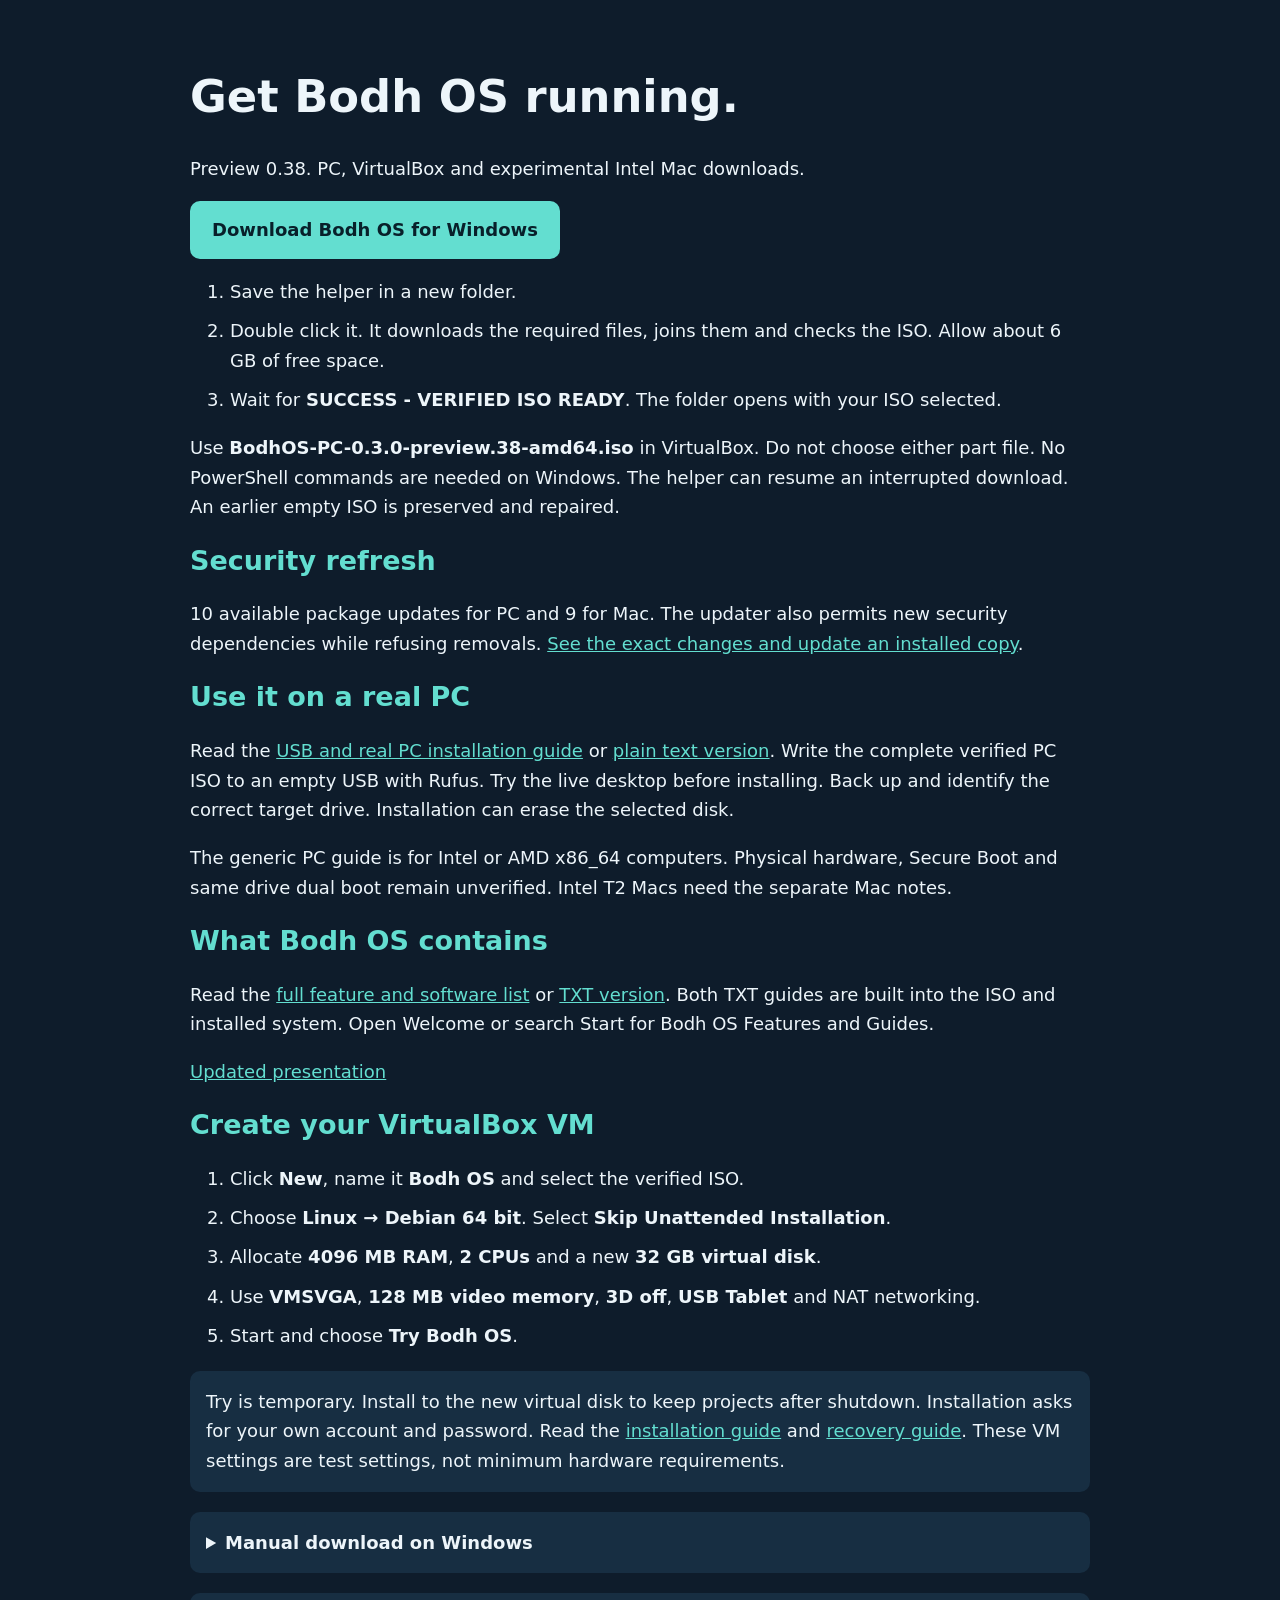
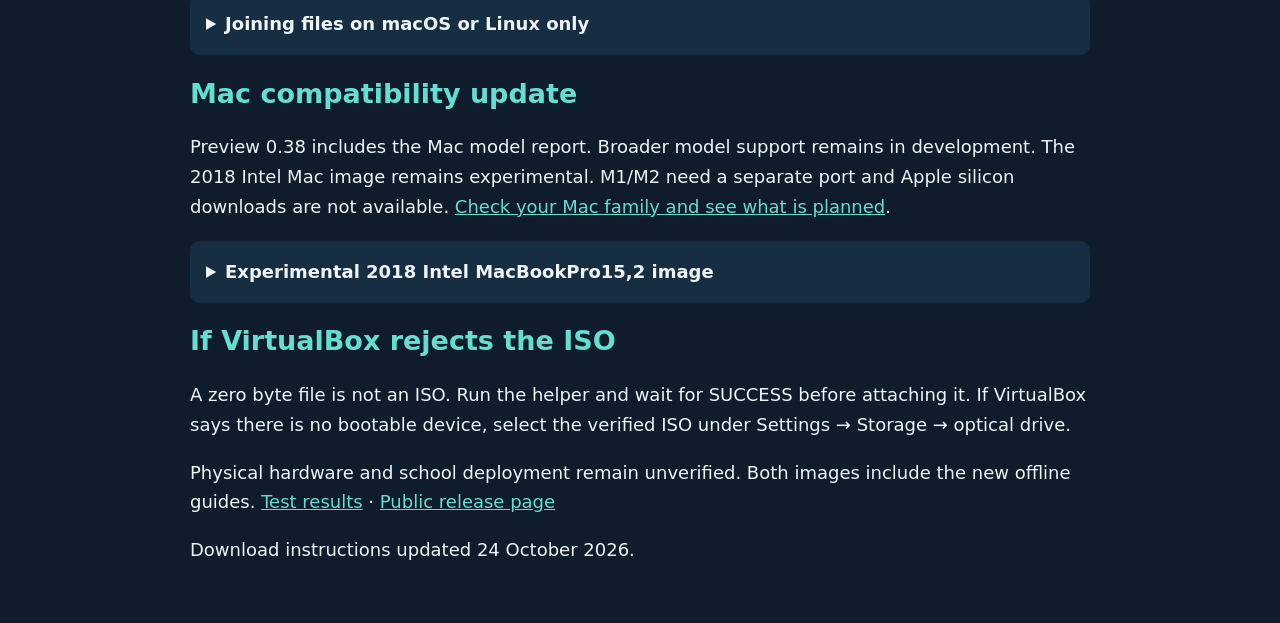
==== index.html @ c00741b3 "Publish verified Preview 0.38 security refresh downloads and guides" ====
<!doctype html><html lang="en"><meta charset="utf-8"><meta name="viewport" content="width=device-width,initial-scale=1"><title>Download and run Bodh OS</title><style>body{font:18px/1.65 system-ui,sans-serif;background:#0e1c2b;color:#edf5fa;max-width:900px;margin:auto;padding:40px 24px}h1,h2{line-height:1.2}h1{font-size:2.8rem}h2,a{color:#63ded0}.button{display:inline-block;background:#63ded0;color:#08202a;padding:14px 22px;border-radius:10px;font-weight:700;text-decoration:none}li{margin:.6rem 0}aside,details,pre{background:#172e42;border-radius:10px;padding:16px;margin:20px 0}summary{cursor:pointer;font-weight:700}pre{white-space:pre-wrap;overflow-wrap:anywhere;font-size:13px}code{overflow-wrap:anywhere}</style>
<h1>Get Bodh OS running.</h1><p>Preview 0.38. PC, VirtualBox and experimental Intel Mac downloads.</p>
<p><a class="button" href="https://github.com/AdityaJha2012/BodhOS-Downloads/releases/download/v0.3.0-preview.38/Download-BodhOS-PC.cmd">Download Bodh OS for Windows</a></p>
<ol><li>Save the helper in a new folder.</li><li>Double click it. It downloads the required files, joins them and checks the ISO. Allow about 6 GB of free space.</li><li>Wait for <strong>SUCCESS - VERIFIED ISO READY</strong>. The folder opens with your ISO selected.</li></ol>
<p>Use <strong>BodhOS-PC-0.3.0-preview.38-amd64.iso</strong> in VirtualBox. Do not choose either part file. No PowerShell commands are needed on Windows. The helper can resume an interrupted download. An earlier empty ISO is preserved and repaired.</p>
<h2>Security refresh</h2><p>10 available package updates for PC and 9 for Mac. The updater also permits new security dependencies while refusing removals. <a href="security-updates.html">See the exact changes and update an installed copy</a>.</p><h2>Use it on a real PC</h2><p>Read the <a href="install-on-pc.html">USB and real PC installation guide</a> or <a href="BodhOS-Install-on-PC.txt">plain text version</a>. Write the complete verified PC ISO to an empty USB with Rufus. Try the live desktop before installing. Back up and identify the correct target drive. Installation can erase the selected disk.</p><p>The generic PC guide is for Intel or AMD x86_64 computers. Physical hardware, Secure Boot and same drive dual boot remain unverified. Intel T2 Macs need the separate Mac notes.</p><h2>What Bodh OS contains</h2><p>Read the <a href="features.html">full feature and software list</a> or <a href="BodhOS-Features.txt">TXT version</a>. Both TXT guides are built into the ISO and installed system. Open Welcome or search Start for Bodh OS Features and Guides.</p><p><a href="https://github.com/AdityaJha2012/BodhOS-Downloads/releases/download/v0.3.0-preview.38/BodhOS-0.3.0-preview.38.pptx">Updated presentation</a></p><h2>Create your VirtualBox VM</h2><ol><li>Click <strong>New</strong>, name it <strong>Bodh OS</strong> and select the verified ISO.</li><li>Choose <strong>Linux → Debian 64 bit</strong>. Select <strong>Skip Unattended Installation</strong>.</li><li>Allocate <strong>4096 MB RAM</strong>, <strong>2 CPUs</strong> and a new <strong>32 GB virtual disk</strong>.</li><li>Use <strong>VMSVGA</strong>, <strong>128 MB video memory</strong>, <strong>3D off</strong>, <strong>USB Tablet</strong> and NAT networking.</li><li>Start and choose <strong>Try Bodh OS</strong>.</li></ol>
<aside>Try is temporary. Install to the new virtual disk to keep projects after shutdown. Installation asks for your own account and password. Read the <a href="installation.html">installation guide</a> and <a href="recovery.html">recovery guide</a>. These VM settings are test settings, not minimum hardware requirements.</aside>
<details><summary>Manual download on Windows</summary><p>Get <a href="https://github.com/AdityaJha2012/BodhOS-Downloads/releases/download/v0.3.0-preview.38/BodhOS-PC-0.3.0-preview.38-amd64.iso.part01">PC part 1</a>, <a href="https://github.com/AdityaJha2012/BodhOS-Downloads/releases/download/v0.3.0-preview.38/BodhOS-PC-0.3.0-preview.38-amd64.iso.part02">PC part 2</a> and <a href="https://github.com/AdityaJha2012/BodhOS-Downloads/releases/download/v0.3.0-preview.38/BodhOS-0.3.0-preview.38-Guides.zip">Guides ZIP</a>. Extract the ZIP. Move both parts into the folder containing <strong>Join PC ISO.cmd</strong>. Open that helper and wait for SUCCESS. It verifies everything automatically.</p><p>The GitHub Source code ZIP and tar.gz are not OS images. Ignore those for installation. SHA256SUMS is for manual verification.</p></details>
<details><summary>Joining files on macOS or Linux only</summary><p>These commands are not Windows PowerShell commands. Get both matching PC parts in a new folder, then run:</p><pre>cat BodhOS-PC-0.3.0-preview.38-amd64.iso.part01 BodhOS-PC-0.3.0-preview.38-amd64.iso.part02 &gt; BodhOS-PC-0.3.0-preview.38-amd64.iso
shasum -a 256 BodhOS-PC-0.3.0-preview.38-amd64.iso</pre><p>Expected SHA256: <code>43ab0eb7326c9833aa0ec5e5ec595dfef63340ded1b59af33cf30e2bb148f5b7</code>. On Linux, sha256sum can replace shasum -a 256. Do not use an image that fails verification.</p></details>
<h2>Mac compatibility update</h2><p>Preview 0.38 includes the Mac model report. Broader model support remains in development. The 2018 Intel Mac image remains experimental. M1/M2 need a separate port and Apple silicon downloads are not available. <a href="mac-support.html">Check your Mac family and see what is planned</a>.</p>
<details id="experimental-mac"><summary>Experimental 2018 Intel MacBookPro15,2 image</summary><p>Not macOS. Not Apple silicon. Physical Mac hardware and dual boot are unverified. Read <a href="Mac-hardware-notes.txt">the Mac hardware notes</a> before testing.</p><p><a href="https://github.com/AdityaJha2012/BodhOS-Downloads/releases/download/v0.3.0-preview.38/BodhOS-MacBookPro15-2-0.3.0-preview.38-experimental-amd64.iso.part01">Mac part 1</a> · <a href="https://github.com/AdityaJha2012/BodhOS-Downloads/releases/download/v0.3.0-preview.38/BodhOS-MacBookPro15-2-0.3.0-preview.38-experimental-amd64.iso.part02">Mac part 2</a> · <a href="https://github.com/AdityaJha2012/BodhOS-Downloads/releases/download/v0.3.0-preview.38/BodhOS-0.3.0-preview.38-Guides.zip">Guides ZIP</a>. On Windows, keep the Mac parts beside Join Mac ISO.cmd and open that helper. On macOS or Linux, join and verify in Terminal:</p><pre>cat BodhOS-MacBookPro15-2-0.3.0-preview.38-experimental-amd64.iso.part01 BodhOS-MacBookPro15-2-0.3.0-preview.38-experimental-amd64.iso.part02 &gt; BodhOS-MacBookPro15-2-0.3.0-preview.38-experimental-amd64.iso
shasum -a 256 BodhOS-MacBookPro15-2-0.3.0-preview.38-experimental-amd64.iso</pre><p>Expected SHA256: <code>094b84e45e729798a4a186c4816eb6e854d94fce7d04bd14e720a8231b6fae16</code>. T2 packages are pinned and need reviewed updates. Owner supplied WiFi and Bluetooth firmware may be required. The stock installer may need external input devices.</p></details>
<h2>If VirtualBox rejects the ISO</h2><p>A zero byte file is not an ISO. Run the helper and wait for SUCCESS before attaching it. If VirtualBox says there is no bootable device, select the verified ISO under Settings → Storage → optical drive.</p>
<p>Physical hardware and school deployment remain unverified. Both images include the new offline guides. <a href="https://github.com/AdityaJha2012/BodhOS-Downloads/tree/main/validation/preview38">Test results</a> · <a href="https://github.com/AdityaJha2012/BodhOS-Downloads/releases/tag/v0.3.0-preview.38">Public release page</a></p><p>Download instructions updated 24 October 2026.</p></html>
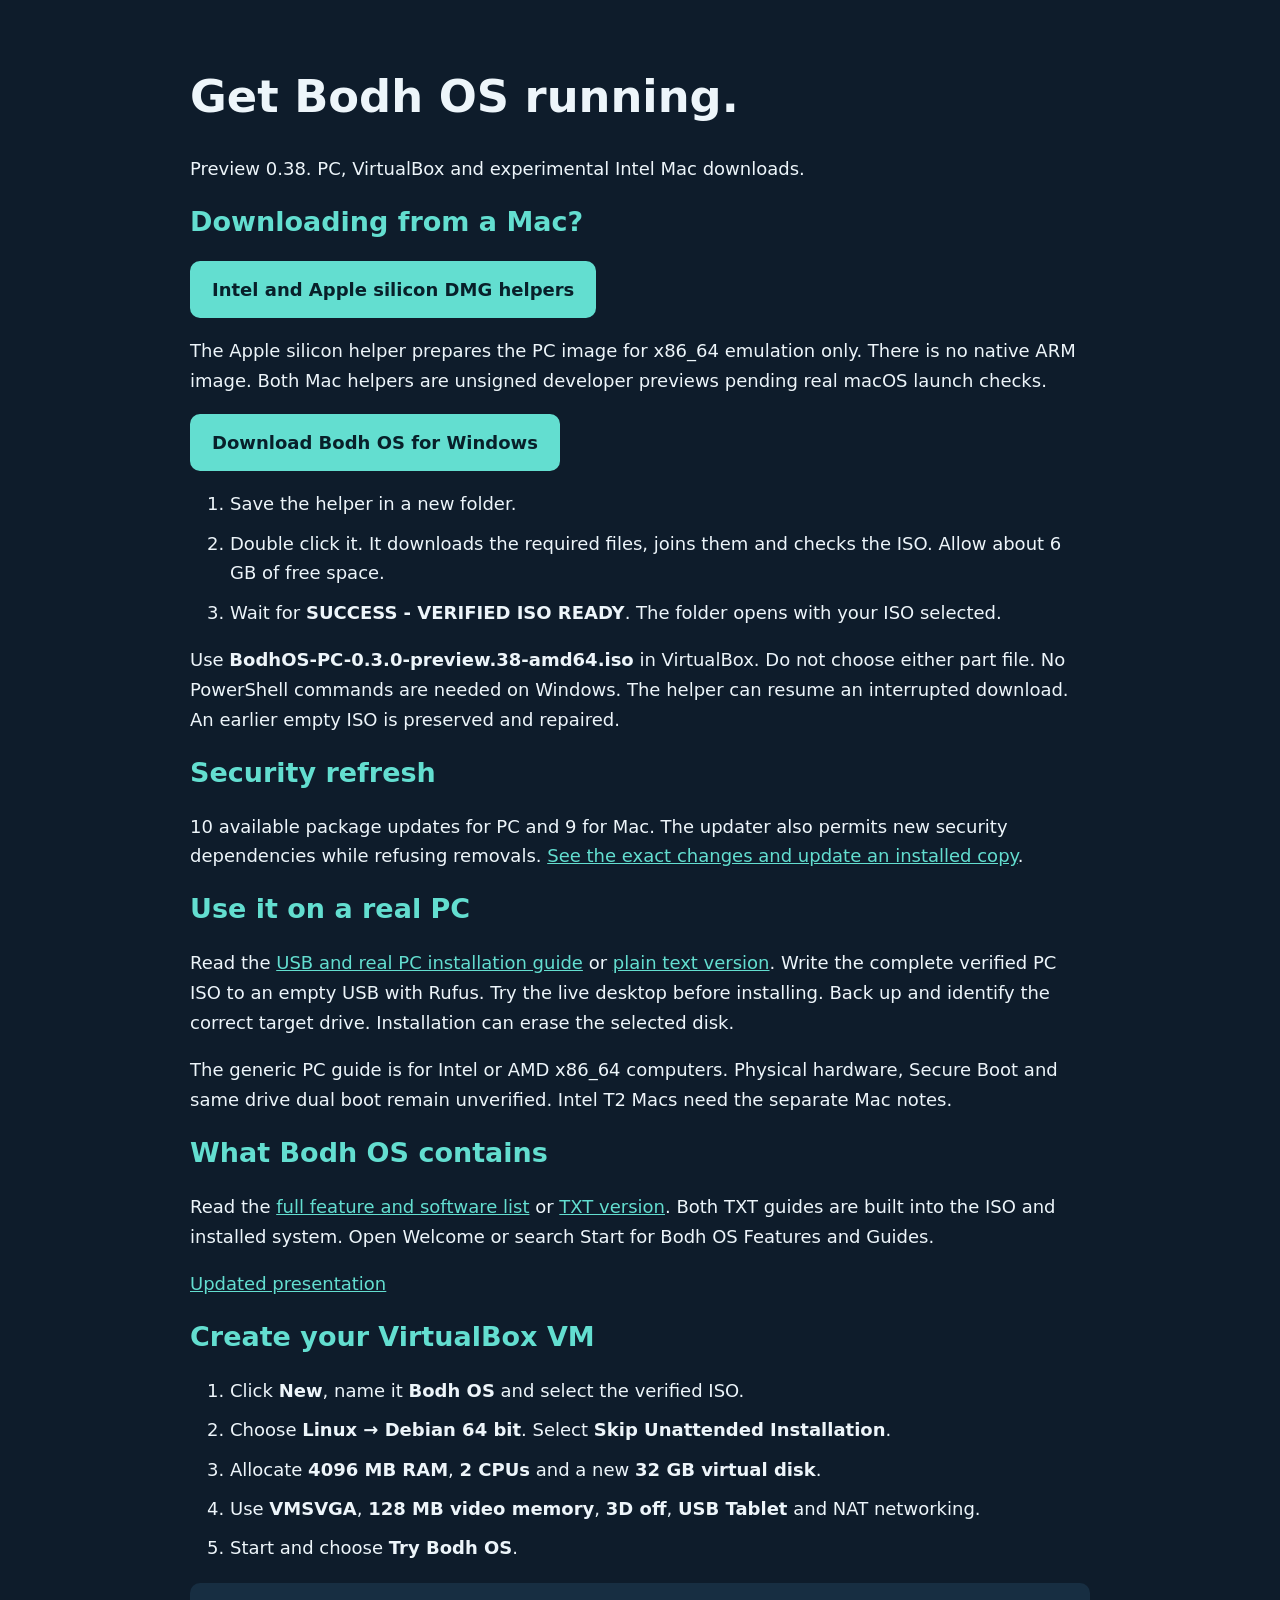
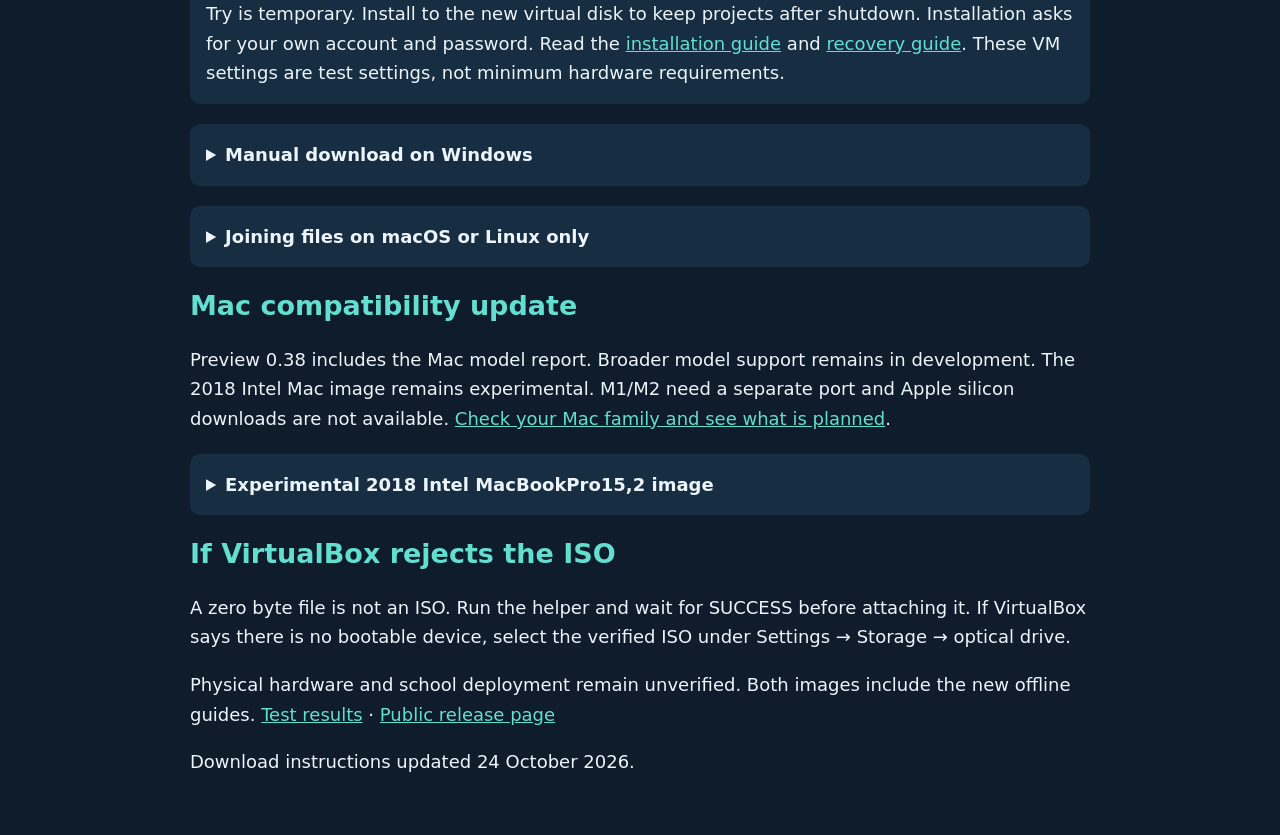
==== commit bdcfea17: "Add Intel and Apple silicon macOS downloader DMG previews" ====
--- a/index.html
+++ b/index.html
@@ -1,5 +1,6 @@
 <!doctype html><html lang="en"><meta charset="utf-8"><meta name="viewport" content="width=device-width,initial-scale=1"><title>Download and run Bodh OS</title><style>body{font:18px/1.65 system-ui,sans-serif;background:#0e1c2b;color:#edf5fa;max-width:900px;margin:auto;padding:40px 24px}h1,h2{line-height:1.2}h1{font-size:2.8rem}h2,a{color:#63ded0}.button{display:inline-block;background:#63ded0;color:#08202a;padding:14px 22px;border-radius:10px;font-weight:700;text-decoration:none}li{margin:.6rem 0}aside,details,pre{background:#172e42;border-radius:10px;padding:16px;margin:20px 0}summary{cursor:pointer;font-weight:700}pre{white-space:pre-wrap;overflow-wrap:anywhere;font-size:13px}code{overflow-wrap:anywhere}</style>
 <h1>Get Bodh OS running.</h1><p>Preview 0.38. PC, VirtualBox and experimental Intel Mac downloads.</p>
+<section><h2>Downloading from a Mac?</h2><p><a class="button" href="mac-downloader.html">Intel and Apple silicon DMG helpers</a></p><p>The Apple silicon helper prepares the PC image for x86_64 emulation only. There is no native ARM image. Both Mac helpers are unsigned developer previews pending real macOS launch checks.</p></section>
 <p><a class="button" href="https://github.com/AdityaJha2012/BodhOS-Downloads/releases/download/v0.3.0-preview.38/Download-BodhOS-PC.cmd">Download Bodh OS for Windows</a></p>
 <ol><li>Save the helper in a new folder.</li><li>Double click it. It downloads the required files, joins them and checks the ISO. Allow about 6 GB of free space.</li><li>Wait for <strong>SUCCESS - VERIFIED ISO READY</strong>. The folder opens with your ISO selected.</li></ol>
 <p>Use <strong>BodhOS-PC-0.3.0-preview.38-amd64.iso</strong> in VirtualBox. Do not choose either part file. No PowerShell commands are needed on Windows. The helper can resume an interrupted download. An earlier empty ISO is preserved and repaired.</p>
@@ -12,4 +13,4 @@
 <details id="experimental-mac"><summary>Experimental 2018 Intel MacBookPro15,2 image</summary><p>Not macOS. Not Apple silicon. Physical Mac hardware and dual boot are unverified. Read <a href="Mac-hardware-notes.txt">the Mac hardware notes</a> before testing.</p><p><a href="https://github.com/AdityaJha2012/BodhOS-Downloads/releases/download/v0.3.0-preview.38/BodhOS-MacBookPro15-2-0.3.0-preview.38-experimental-amd64.iso.part01">Mac part 1</a> · <a href="https://github.com/AdityaJha2012/BodhOS-Downloads/releases/download/v0.3.0-preview.38/BodhOS-MacBookPro15-2-0.3.0-preview.38-experimental-amd64.iso.part02">Mac part 2</a> · <a href="https://github.com/AdityaJha2012/BodhOS-Downloads/releases/download/v0.3.0-preview.38/BodhOS-0.3.0-preview.38-Guides.zip">Guides ZIP</a>. On Windows, keep the Mac parts beside Join Mac ISO.cmd and open that helper. On macOS or Linux, join and verify in Terminal:</p><pre>cat BodhOS-MacBookPro15-2-0.3.0-preview.38-experimental-amd64.iso.part01 BodhOS-MacBookPro15-2-0.3.0-preview.38-experimental-amd64.iso.part02 &gt; BodhOS-MacBookPro15-2-0.3.0-preview.38-experimental-amd64.iso
 shasum -a 256 BodhOS-MacBookPro15-2-0.3.0-preview.38-experimental-amd64.iso</pre><p>Expected SHA256: <code>094b84e45e729798a4a186c4816eb6e854d94fce7d04bd14e720a8231b6fae16</code>. T2 packages are pinned and need reviewed updates. Owner supplied WiFi and Bluetooth firmware may be required. The stock installer may need external input devices.</p></details>
 <h2>If VirtualBox rejects the ISO</h2><p>A zero byte file is not an ISO. Run the helper and wait for SUCCESS before attaching it. If VirtualBox says there is no bootable device, select the verified ISO under Settings → Storage → optical drive.</p>
-<p>Physical hardware and school deployment remain unverified. Both images include the new offline guides. <a href="https://github.com/AdityaJha2012/BodhOS-Downloads/tree/main/validation/preview38">Test results</a> · <a href="https://github.com/AdityaJha2012/BodhOS-Downloads/releases/tag/v0.3.0-preview.38">Public release page</a></p><p>Download instructions updated 24 October 2026.</p></html>+<p>Physical hardware and school deployment remain unverified. Both images include the new offline guides. <a href="https://github.com/AdityaJha2012/BodhOS-Downloads/tree/main/validation/preview38">Test results</a> · <a href="https://github.com/AdityaJha2012/BodhOS-Downloads/releases/tag/v0.3.0-preview.38">Public release page</a></p><p>Download instructions updated 24 October 2026.</p></html>
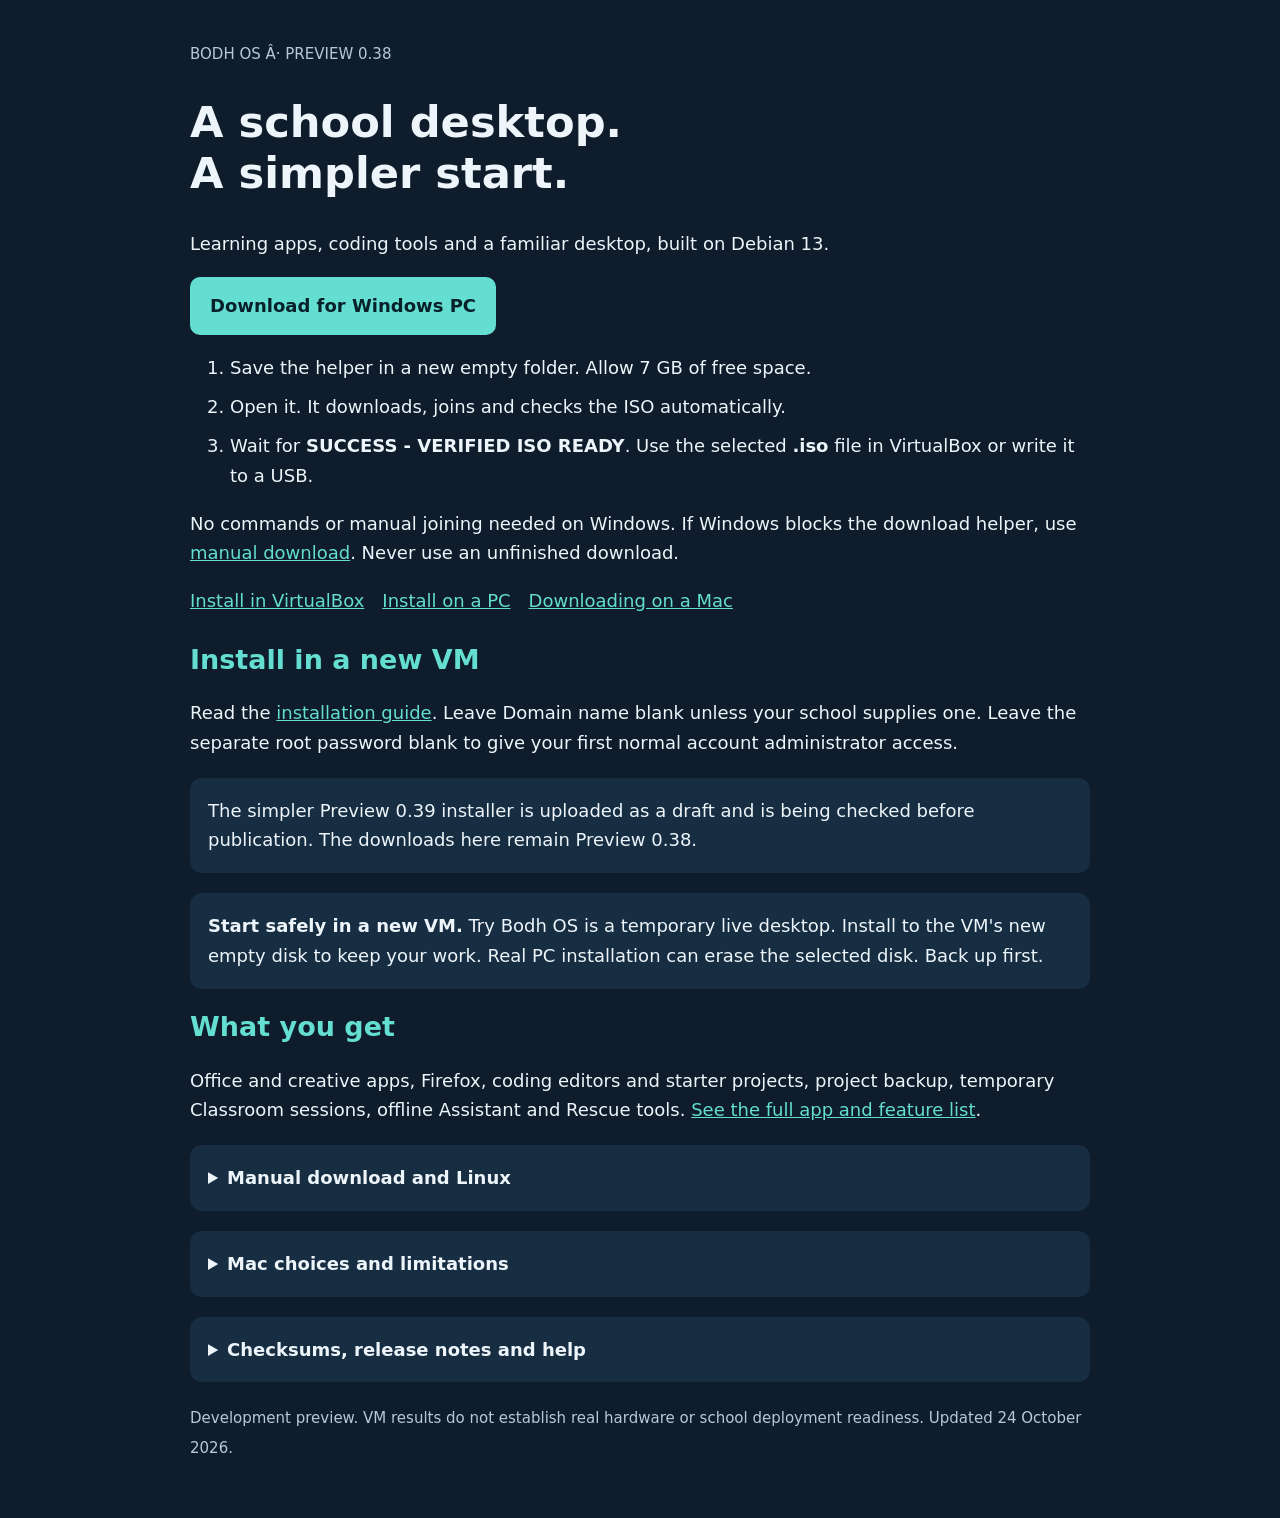
==== commit 68d49400: "Simplify public downloads while the new installer completes validation" ====
--- a/index.html
+++ b/index.html
@@ -1,16 +1,9 @@
-<!doctype html><html lang="en"><meta charset="utf-8"><meta name="viewport" content="width=device-width,initial-scale=1"><title>Download and run Bodh OS</title><style>body{font:18px/1.65 system-ui,sans-serif;background:#0e1c2b;color:#edf5fa;max-width:900px;margin:auto;padding:40px 24px}h1,h2{line-height:1.2}h1{font-size:2.8rem}h2,a{color:#63ded0}.button{display:inline-block;background:#63ded0;color:#08202a;padding:14px 22px;border-radius:10px;font-weight:700;text-decoration:none}li{margin:.6rem 0}aside,details,pre{background:#172e42;border-radius:10px;padding:16px;margin:20px 0}summary{cursor:pointer;font-weight:700}pre{white-space:pre-wrap;overflow-wrap:anywhere;font-size:13px}code{overflow-wrap:anywhere}</style>
-<h1>Get Bodh OS running.</h1><p>Preview 0.38. PC, VirtualBox and experimental Intel Mac downloads.</p>
-<section><h2>Downloading from a Mac?</h2><p><a class="button" href="mac-downloader.html">Intel and Apple silicon DMG helpers</a></p><p>The Apple silicon helper prepares the PC image for x86_64 emulation only. There is no native ARM image. Both Mac helpers are unsigned developer previews pending real macOS launch checks.</p></section>
-<p><a class="button" href="https://github.com/AdityaJha2012/BodhOS-Downloads/releases/download/v0.3.0-preview.38/Download-BodhOS-PC.cmd">Download Bodh OS for Windows</a></p>
-<ol><li>Save the helper in a new folder.</li><li>Double click it. It downloads the required files, joins them and checks the ISO. Allow about 6 GB of free space.</li><li>Wait for <strong>SUCCESS - VERIFIED ISO READY</strong>. The folder opens with your ISO selected.</li></ol>
-<p>Use <strong>BodhOS-PC-0.3.0-preview.38-amd64.iso</strong> in VirtualBox. Do not choose either part file. No PowerShell commands are needed on Windows. The helper can resume an interrupted download. An earlier empty ISO is preserved and repaired.</p>
-<h2>Security refresh</h2><p>10 available package updates for PC and 9 for Mac. The updater also permits new security dependencies while refusing removals. <a href="security-updates.html">See the exact changes and update an installed copy</a>.</p><h2>Use it on a real PC</h2><p>Read the <a href="install-on-pc.html">USB and real PC installation guide</a> or <a href="BodhOS-Install-on-PC.txt">plain text version</a>. Write the complete verified PC ISO to an empty USB with Rufus. Try the live desktop before installing. Back up and identify the correct target drive. Installation can erase the selected disk.</p><p>The generic PC guide is for Intel or AMD x86_64 computers. Physical hardware, Secure Boot and same drive dual boot remain unverified. Intel T2 Macs need the separate Mac notes.</p><h2>What Bodh OS contains</h2><p>Read the <a href="features.html">full feature and software list</a> or <a href="BodhOS-Features.txt">TXT version</a>. Both TXT guides are built into the ISO and installed system. Open Welcome or search Start for Bodh OS Features and Guides.</p><p><a href="https://github.com/AdityaJha2012/BodhOS-Downloads/releases/download/v0.3.0-preview.38/BodhOS-0.3.0-preview.38.pptx">Updated presentation</a></p><h2>Create your VirtualBox VM</h2><ol><li>Click <strong>New</strong>, name it <strong>Bodh OS</strong> and select the verified ISO.</li><li>Choose <strong>Linux → Debian 64 bit</strong>. Select <strong>Skip Unattended Installation</strong>.</li><li>Allocate <strong>4096 MB RAM</strong>, <strong>2 CPUs</strong> and a new <strong>32 GB virtual disk</strong>.</li><li>Use <strong>VMSVGA</strong>, <strong>128 MB video memory</strong>, <strong>3D off</strong>, <strong>USB Tablet</strong> and NAT networking.</li><li>Start and choose <strong>Try Bodh OS</strong>.</li></ol>
-<aside>Try is temporary. Install to the new virtual disk to keep projects after shutdown. Installation asks for your own account and password. Read the <a href="installation.html">installation guide</a> and <a href="recovery.html">recovery guide</a>. These VM settings are test settings, not minimum hardware requirements.</aside>
-<details><summary>Manual download on Windows</summary><p>Get <a href="https://github.com/AdityaJha2012/BodhOS-Downloads/releases/download/v0.3.0-preview.38/BodhOS-PC-0.3.0-preview.38-amd64.iso.part01">PC part 1</a>, <a href="https://github.com/AdityaJha2012/BodhOS-Downloads/releases/download/v0.3.0-preview.38/BodhOS-PC-0.3.0-preview.38-amd64.iso.part02">PC part 2</a> and <a href="https://github.com/AdityaJha2012/BodhOS-Downloads/releases/download/v0.3.0-preview.38/BodhOS-0.3.0-preview.38-Guides.zip">Guides ZIP</a>. Extract the ZIP. Move both parts into the folder containing <strong>Join PC ISO.cmd</strong>. Open that helper and wait for SUCCESS. It verifies everything automatically.</p><p>The GitHub Source code ZIP and tar.gz are not OS images. Ignore those for installation. SHA256SUMS is for manual verification.</p></details>
-<details><summary>Joining files on macOS or Linux only</summary><p>These commands are not Windows PowerShell commands. Get both matching PC parts in a new folder, then run:</p><pre>cat BodhOS-PC-0.3.0-preview.38-amd64.iso.part01 BodhOS-PC-0.3.0-preview.38-amd64.iso.part02 &gt; BodhOS-PC-0.3.0-preview.38-amd64.iso
-shasum -a 256 BodhOS-PC-0.3.0-preview.38-amd64.iso</pre><p>Expected SHA256: <code>43ab0eb7326c9833aa0ec5e5ec595dfef63340ded1b59af33cf30e2bb148f5b7</code>. On Linux, sha256sum can replace shasum -a 256. Do not use an image that fails verification.</p></details>
-<h2>Mac compatibility update</h2><p>Preview 0.38 includes the Mac model report. Broader model support remains in development. The 2018 Intel Mac image remains experimental. M1/M2 need a separate port and Apple silicon downloads are not available. <a href="mac-support.html">Check your Mac family and see what is planned</a>.</p>
-<details id="experimental-mac"><summary>Experimental 2018 Intel MacBookPro15,2 image</summary><p>Not macOS. Not Apple silicon. Physical Mac hardware and dual boot are unverified. Read <a href="Mac-hardware-notes.txt">the Mac hardware notes</a> before testing.</p><p><a href="https://github.com/AdityaJha2012/BodhOS-Downloads/releases/download/v0.3.0-preview.38/BodhOS-MacBookPro15-2-0.3.0-preview.38-experimental-amd64.iso.part01">Mac part 1</a> · <a href="https://github.com/AdityaJha2012/BodhOS-Downloads/releases/download/v0.3.0-preview.38/BodhOS-MacBookPro15-2-0.3.0-preview.38-experimental-amd64.iso.part02">Mac part 2</a> · <a href="https://github.com/AdityaJha2012/BodhOS-Downloads/releases/download/v0.3.0-preview.38/BodhOS-0.3.0-preview.38-Guides.zip">Guides ZIP</a>. On Windows, keep the Mac parts beside Join Mac ISO.cmd and open that helper. On macOS or Linux, join and verify in Terminal:</p><pre>cat BodhOS-MacBookPro15-2-0.3.0-preview.38-experimental-amd64.iso.part01 BodhOS-MacBookPro15-2-0.3.0-preview.38-experimental-amd64.iso.part02 &gt; BodhOS-MacBookPro15-2-0.3.0-preview.38-experimental-amd64.iso
-shasum -a 256 BodhOS-MacBookPro15-2-0.3.0-preview.38-experimental-amd64.iso</pre><p>Expected SHA256: <code>094b84e45e729798a4a186c4816eb6e854d94fce7d04bd14e720a8231b6fae16</code>. T2 packages are pinned and need reviewed updates. Owner supplied WiFi and Bluetooth firmware may be required. The stock installer may need external input devices.</p></details>
-<h2>If VirtualBox rejects the ISO</h2><p>A zero byte file is not an ISO. Run the helper and wait for SUCCESS before attaching it. If VirtualBox says there is no bootable device, select the verified ISO under Settings → Storage → optical drive.</p>
-<p>Physical hardware and school deployment remain unverified. Both images include the new offline guides. <a href="https://github.com/AdityaJha2012/BodhOS-Downloads/tree/main/validation/preview38">Test results</a> · <a href="https://github.com/AdityaJha2012/BodhOS-Downloads/releases/tag/v0.3.0-preview.38">Public release page</a></p><p>Download instructions updated 24 October 2026.</p></html>
+<!doctype html><html lang="en"><meta charset="utf-8"><meta name="viewport" content="width=device-width,initial-scale=1"><title>Download Bodh OS</title><style>body{font:18px/1.65 system-ui,sans-serif;background:#0e1c2b;color:#edf5fa;max-width:900px;margin:auto;padding:38px 22px}h1,h2{line-height:1.2}h1{font-size:2.7rem}h2,a{color:#63ded0}.button{display:inline-block;background:#63ded0;color:#08202a;padding:14px 20px;border-radius:10px;font-weight:700;text-decoration:none}li{margin:.6rem 0}aside,details{background:#172e42;border-radius:12px;padding:18px;margin:20px 0}summary{cursor:pointer;font-weight:700}code{overflow-wrap:anywhere}small{color:#b8c8d6}nav{margin-bottom:28px}nav a{margin-right:18px}</style><small>BODH OS Â· PREVIEW 0.38</small><h1>A school desktop.<br>A simpler start.</h1><p>Learning apps, coding tools and a familiar desktop, built on Debian 13.</p>
+<p><a class="button" href="https://github.com/AdityaJha2012/BodhOS-Downloads/releases/download/v0.3.0-preview.38/Download-BodhOS-PC.cmd">Download for Windows PC</a></p><ol><li>Save the helper in a new empty folder. Allow 7 GB of free space.</li><li>Open it. It downloads, joins and checks the ISO automatically.</li><li>Wait for <strong>SUCCESS - VERIFIED ISO READY</strong>. Use the selected <strong>.iso</strong> file in VirtualBox or write it to a USB.</li></ol>
+<p>No commands or manual joining needed on Windows. If Windows blocks the download helper, use <a href="#manual">manual download</a>. Never use an unfinished download.</p>
+<nav><a href="installation.html">Install in VirtualBox</a><a href="install-on-pc.html">Install on a PC</a><a href="mac-downloader.html">Downloading on a Mac</a></nav>
+<h2>Install in a new VM</h2><p>Read the <a href="installation.html">installation guide</a>. Leave Domain name blank unless your school supplies one. Leave the separate root password blank to give your first normal account administrator access.</p><aside>The simpler Preview 0.39 installer is uploaded as a draft and is being checked before publication. The downloads here remain Preview 0.38.</aside><aside><strong>Start safely in a new VM.</strong> Try Bodh OS is a temporary live desktop. Install to the VM's new empty disk to keep your work. Real PC installation can erase the selected disk. Back up first.</aside>
+<h2>What you get</h2><p>Office and creative apps, Firefox, coding editors and starter projects, project backup, temporary Classroom sessions, offline Assistant and Rescue tools. <a href="features.html">See the full app and feature list</a>.</p>
+<details id="manual"><summary>Manual download and Linux</summary><p>Download <a href="https://github.com/AdityaJha2012/BodhOS-Downloads/releases/download/v0.3.0-preview.38/BodhOS-PC-0.3.0-preview.38-amd64.iso.part01">PC part 1</a>, <a href="https://github.com/AdityaJha2012/BodhOS-Downloads/releases/download/v0.3.0-preview.38/BodhOS-PC-0.3.0-preview.38-amd64.iso.part02">PC part 2</a> and <a href="https://github.com/AdityaJha2012/BodhOS-Downloads/releases/download/v0.3.0-preview.38/BodhOS-0.3.0-preview.38-Guides.zip">the Guides ZIP</a>.</p><p>On Windows, extract the ZIP, put both parts beside <strong>Join PC ISO.cmd</strong> and open it. Wait for SUCCESS. On Linux or macOS, the ZIP includes the exact join and checksum instructions.</p><p>GitHub limits individual file sizes, so the ISO uses two parts. Both are required. The helper produces one verified ISO. GitHub's Source code files are not the OS.</p></details>
+<details><summary>Mac choices and limitations</summary><p><a href="mac-downloader.html">Intel and Apple silicon download helpers</a> prepare the download. They do not install Linux. Apple silicon uses x86_64 emulation only. There is no native ARM image.</p><p>The separate 2018 MacBookPro15,2 image remains experimental. Physical Mac hardware and dual boot are unverified. <a href="mac-support.html">Read compatibility notes</a>.</p></details>
+<details><summary>Checksums, release notes and help</summary><p><a href="https://github.com/AdityaJha2012/BodhOS-Downloads/releases/download/v0.3.0-preview.38/SHA256SUMS">SHA256SUMS</a> Â· <a href="https://github.com/AdityaJha2012/BodhOS-Downloads/releases/tag/v0.3.0-preview.38">Release files and changes</a> Â· <a href="recovery.html">Recovery</a> Â· <a href="security-updates.html">Security updates</a> Â· <a href="https://github.com/AdityaJha2012/BodhOS-Downloads/tree/main/validation/preview39">Test results</a></p><p>VirtualBox rejected your ISO? Run the helper again and wait for SUCCESS. Select the complete file ending in <strong>.iso</strong>, never a part file. No bootable device? Attach the ISO under Settings â†’ Storage â†’ Optical drive.</p></details><p><small>Development preview. VM results do not establish real hardware or school deployment readiness. Updated 24 October 2026.</small></p></html>
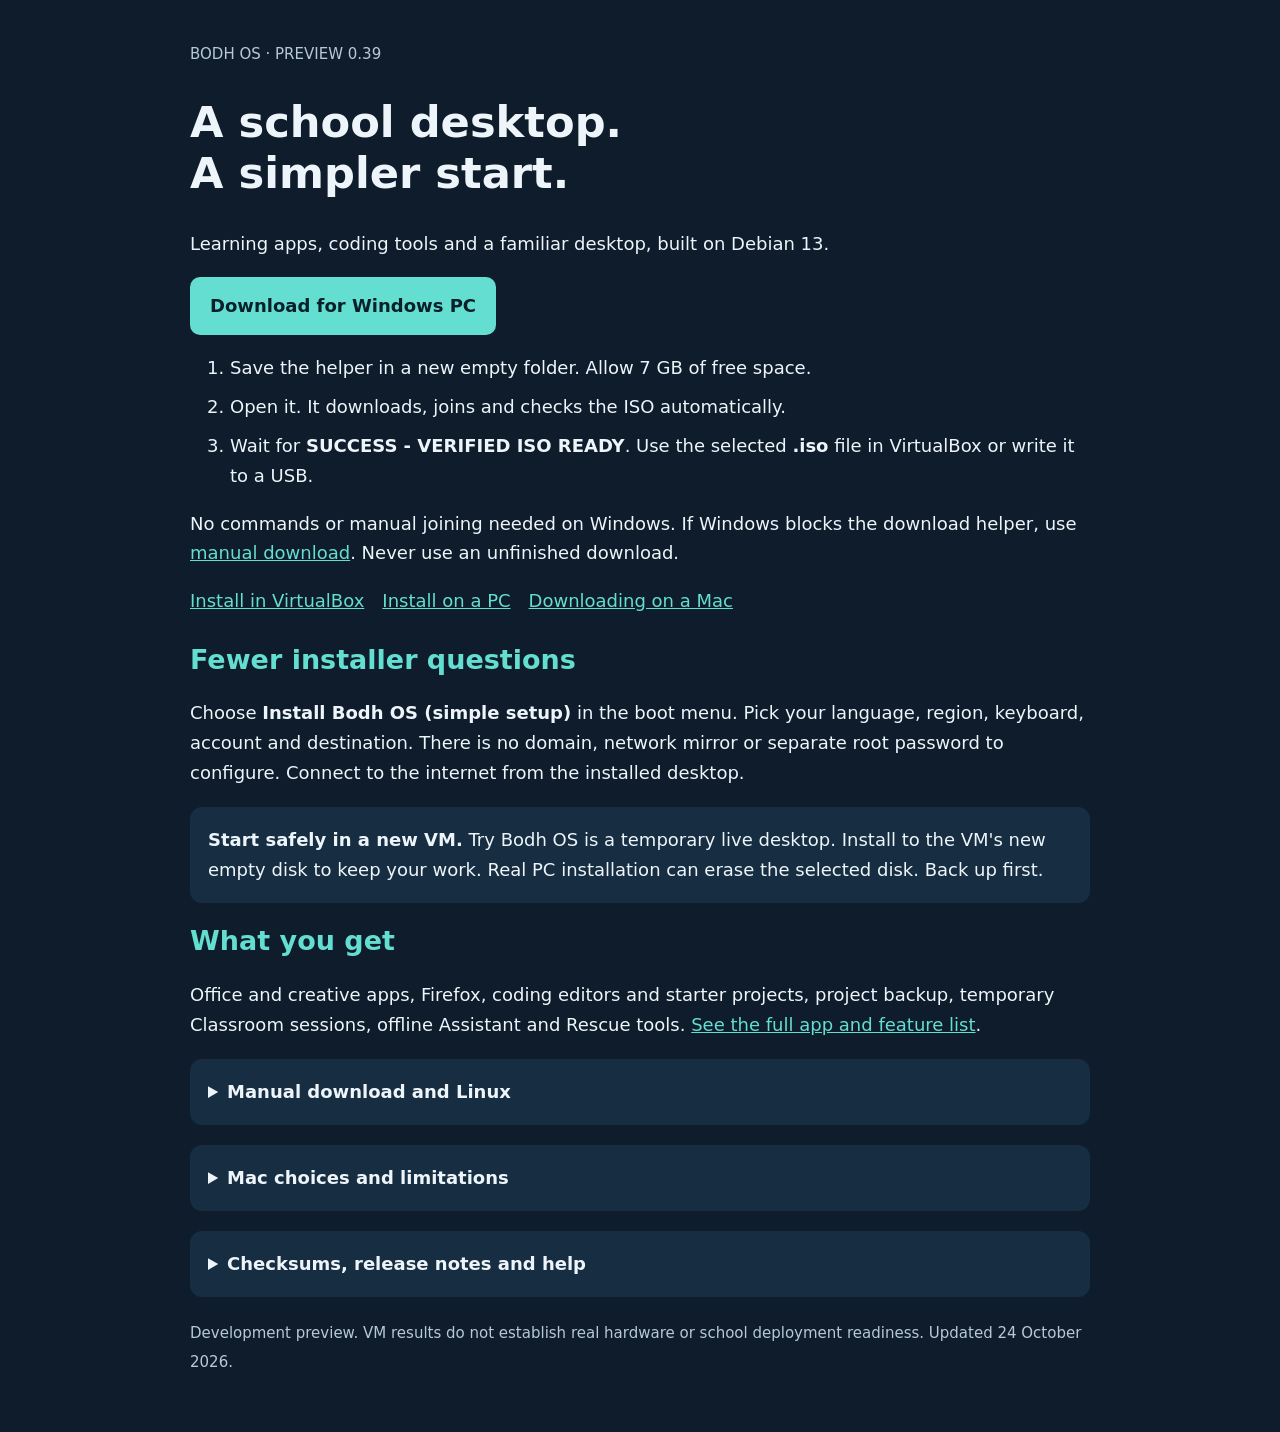
==== commit 47ce0d89: "Publish verified Preview 0.39 downloads and simpler installation" ====
--- a/index.html
+++ b/index.html
@@ -1,9 +1,9 @@
-<!doctype html><html lang="en"><meta charset="utf-8"><meta name="viewport" content="width=device-width,initial-scale=1"><title>Download Bodh OS</title><style>body{font:18px/1.65 system-ui,sans-serif;background:#0e1c2b;color:#edf5fa;max-width:900px;margin:auto;padding:38px 22px}h1,h2{line-height:1.2}h1{font-size:2.7rem}h2,a{color:#63ded0}.button{display:inline-block;background:#63ded0;color:#08202a;padding:14px 20px;border-radius:10px;font-weight:700;text-decoration:none}li{margin:.6rem 0}aside,details{background:#172e42;border-radius:12px;padding:18px;margin:20px 0}summary{cursor:pointer;font-weight:700}code{overflow-wrap:anywhere}small{color:#b8c8d6}nav{margin-bottom:28px}nav a{margin-right:18px}</style><small>BODH OS Â· PREVIEW 0.38</small><h1>A school desktop.<br>A simpler start.</h1><p>Learning apps, coding tools and a familiar desktop, built on Debian 13.</p>
-<p><a class="button" href="https://github.com/AdityaJha2012/BodhOS-Downloads/releases/download/v0.3.0-preview.38/Download-BodhOS-PC.cmd">Download for Windows PC</a></p><ol><li>Save the helper in a new empty folder. Allow 7 GB of free space.</li><li>Open it. It downloads, joins and checks the ISO automatically.</li><li>Wait for <strong>SUCCESS - VERIFIED ISO READY</strong>. Use the selected <strong>.iso</strong> file in VirtualBox or write it to a USB.</li></ol>
+<!doctype html><html lang="en"><meta charset="utf-8"><meta name="viewport" content="width=device-width,initial-scale=1"><title>Download Bodh OS</title><style>body{font:18px/1.65 system-ui,sans-serif;background:#0e1c2b;color:#edf5fa;max-width:900px;margin:auto;padding:38px 22px}h1,h2{line-height:1.2}h1{font-size:2.7rem}h2,a{color:#63ded0}.button{display:inline-block;background:#63ded0;color:#08202a;padding:14px 20px;border-radius:10px;font-weight:700;text-decoration:none}li{margin:.6rem 0}aside,details{background:#172e42;border-radius:12px;padding:18px;margin:20px 0}summary{cursor:pointer;font-weight:700}code{overflow-wrap:anywhere}small{color:#b8c8d6}nav{margin-bottom:28px}nav a{margin-right:18px}</style><small>BODH OS · PREVIEW 0.39</small><h1>A school desktop.<br>A simpler start.</h1><p>Learning apps, coding tools and a familiar desktop, built on Debian 13.</p>
+<p><a class="button" href="https://github.com/AdityaJha2012/BodhOS-Downloads/releases/download/v0.3.0-preview.39/Download-BodhOS-PC.cmd">Download for Windows PC</a></p><ol><li>Save the helper in a new empty folder. Allow 7 GB of free space.</li><li>Open it. It downloads, joins and checks the ISO automatically.</li><li>Wait for <strong>SUCCESS - VERIFIED ISO READY</strong>. Use the selected <strong>.iso</strong> file in VirtualBox or write it to a USB.</li></ol>
 <p>No commands or manual joining needed on Windows. If Windows blocks the download helper, use <a href="#manual">manual download</a>. Never use an unfinished download.</p>
 <nav><a href="installation.html">Install in VirtualBox</a><a href="install-on-pc.html">Install on a PC</a><a href="mac-downloader.html">Downloading on a Mac</a></nav>
-<h2>Install in a new VM</h2><p>Read the <a href="installation.html">installation guide</a>. Leave Domain name blank unless your school supplies one. Leave the separate root password blank to give your first normal account administrator access.</p><aside>The simpler Preview 0.39 installer is uploaded as a draft and is being checked before publication. The downloads here remain Preview 0.38.</aside><aside><strong>Start safely in a new VM.</strong> Try Bodh OS is a temporary live desktop. Install to the VM's new empty disk to keep your work. Real PC installation can erase the selected disk. Back up first.</aside>
+<h2>Fewer installer questions</h2><p>Choose <strong>Install Bodh OS (simple setup)</strong> in the boot menu. Pick your language, region, keyboard, account and destination. There is no domain, network mirror or separate root password to configure. Connect to the internet from the installed desktop.</p><aside><strong>Start safely in a new VM.</strong> Try Bodh OS is a temporary live desktop. Install to the VM's new empty disk to keep your work. Real PC installation can erase the selected disk. Back up first.</aside>
 <h2>What you get</h2><p>Office and creative apps, Firefox, coding editors and starter projects, project backup, temporary Classroom sessions, offline Assistant and Rescue tools. <a href="features.html">See the full app and feature list</a>.</p>
-<details id="manual"><summary>Manual download and Linux</summary><p>Download <a href="https://github.com/AdityaJha2012/BodhOS-Downloads/releases/download/v0.3.0-preview.38/BodhOS-PC-0.3.0-preview.38-amd64.iso.part01">PC part 1</a>, <a href="https://github.com/AdityaJha2012/BodhOS-Downloads/releases/download/v0.3.0-preview.38/BodhOS-PC-0.3.0-preview.38-amd64.iso.part02">PC part 2</a> and <a href="https://github.com/AdityaJha2012/BodhOS-Downloads/releases/download/v0.3.0-preview.38/BodhOS-0.3.0-preview.38-Guides.zip">the Guides ZIP</a>.</p><p>On Windows, extract the ZIP, put both parts beside <strong>Join PC ISO.cmd</strong> and open it. Wait for SUCCESS. On Linux or macOS, the ZIP includes the exact join and checksum instructions.</p><p>GitHub limits individual file sizes, so the ISO uses two parts. Both are required. The helper produces one verified ISO. GitHub's Source code files are not the OS.</p></details>
+<details id="manual"><summary>Manual download and Linux</summary><p>Download <a href="https://github.com/AdityaJha2012/BodhOS-Downloads/releases/download/v0.3.0-preview.39/BodhOS-PC-0.3.0-preview.39-amd64.iso.part01">PC part 1</a>, <a href="https://github.com/AdityaJha2012/BodhOS-Downloads/releases/download/v0.3.0-preview.39/BodhOS-PC-0.3.0-preview.39-amd64.iso.part02">PC part 2</a> and <a href="https://github.com/AdityaJha2012/BodhOS-Downloads/releases/download/v0.3.0-preview.39/BodhOS-0.3.0-preview.39-Guides.zip">the Guides ZIP</a>.</p><p>On Windows, extract the ZIP, put both parts beside <strong>Join PC ISO.cmd</strong> and open it. Wait for SUCCESS. On Linux or macOS, the ZIP includes the exact join and checksum instructions.</p><p>GitHub limits individual file sizes, so the ISO uses two parts. Both are required. The helper produces one verified ISO. GitHub's Source code files are not the OS.</p></details>
 <details><summary>Mac choices and limitations</summary><p><a href="mac-downloader.html">Intel and Apple silicon download helpers</a> prepare the download. They do not install Linux. Apple silicon uses x86_64 emulation only. There is no native ARM image.</p><p>The separate 2018 MacBookPro15,2 image remains experimental. Physical Mac hardware and dual boot are unverified. <a href="mac-support.html">Read compatibility notes</a>.</p></details>
-<details><summary>Checksums, release notes and help</summary><p><a href="https://github.com/AdityaJha2012/BodhOS-Downloads/releases/download/v0.3.0-preview.38/SHA256SUMS">SHA256SUMS</a> Â· <a href="https://github.com/AdityaJha2012/BodhOS-Downloads/releases/tag/v0.3.0-preview.38">Release files and changes</a> Â· <a href="recovery.html">Recovery</a> Â· <a href="security-updates.html">Security updates</a> Â· <a href="https://github.com/AdityaJha2012/BodhOS-Downloads/tree/main/validation/preview39">Test results</a></p><p>VirtualBox rejected your ISO? Run the helper again and wait for SUCCESS. Select the complete file ending in <strong>.iso</strong>, never a part file. No bootable device? Attach the ISO under Settings â†’ Storage â†’ Optical drive.</p></details><p><small>Development preview. VM results do not establish real hardware or school deployment readiness. Updated 24 October 2026.</small></p></html>
+<details><summary>Checksums, release notes and help</summary><p><a href="https://github.com/AdityaJha2012/BodhOS-Downloads/releases/download/v0.3.0-preview.39/SHA256SUMS">SHA256SUMS</a> · <a href="https://github.com/AdityaJha2012/BodhOS-Downloads/releases/tag/v0.3.0-preview.39">Release files and changes</a> · <a href="recovery.html">Recovery</a> · <a href="security-updates.html">Security updates</a> · <a href="https://github.com/AdityaJha2012/BodhOS-Downloads/tree/main/validation/preview39">Test results</a></p><p>VirtualBox rejected your ISO? Run the helper again and wait for SUCCESS. Select the complete file ending in <strong>.iso</strong>, never a part file. No bootable device? Attach the ISO under Settings → Storage → Optical drive.</p></details><p><small>Development preview. VM results do not establish real hardware or school deployment readiness. Updated 24 October 2026.</small></p></html>
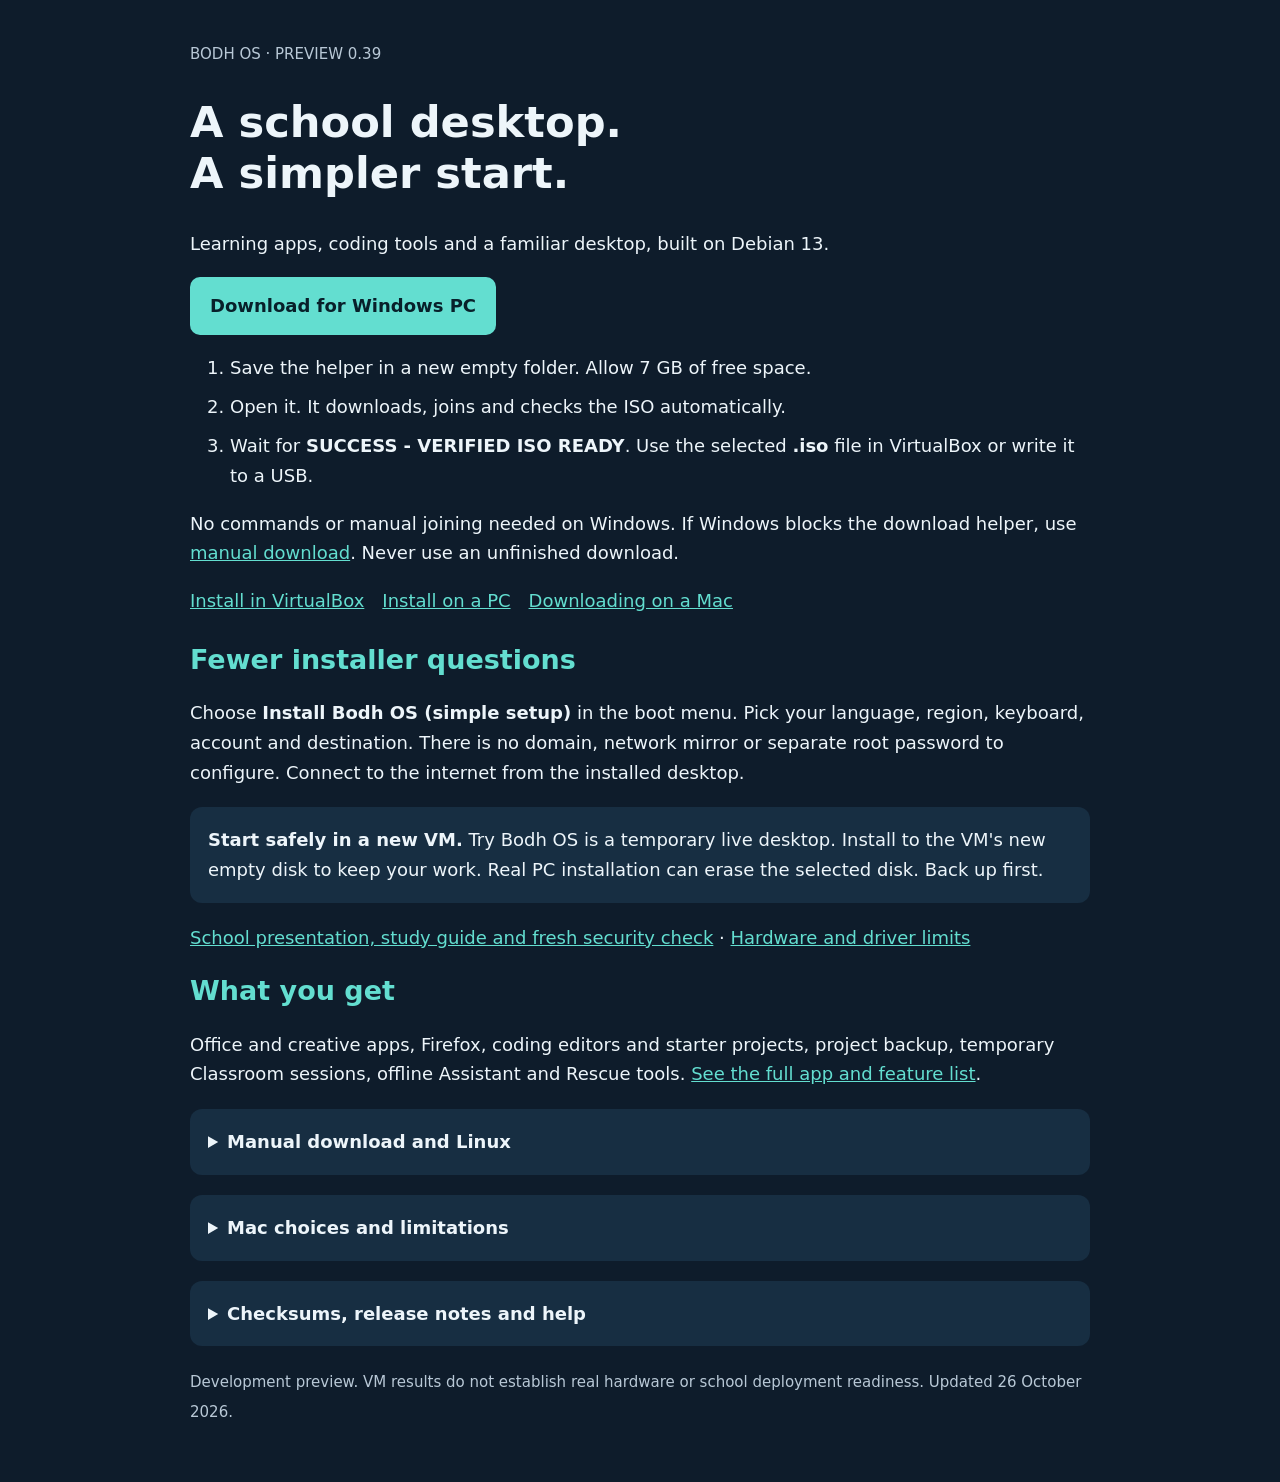
==== commit 1d0ee518: "Publish school security audit, driver scope, presentation and verified VM results" ====
--- a/index.html
+++ b/index.html
@@ -3,7 +3,7 @@
 <p>No commands or manual joining needed on Windows. If Windows blocks the download helper, use <a href="#manual">manual download</a>. Never use an unfinished download.</p>
 <nav><a href="installation.html">Install in VirtualBox</a><a href="install-on-pc.html">Install on a PC</a><a href="mac-downloader.html">Downloading on a Mac</a></nav>
 <h2>Fewer installer questions</h2><p>Choose <strong>Install Bodh OS (simple setup)</strong> in the boot menu. Pick your language, region, keyboard, account and destination. There is no domain, network mirror or separate root password to configure. Connect to the internet from the installed desktop.</p><aside><strong>Start safely in a new VM.</strong> Try Bodh OS is a temporary live desktop. Install to the VM's new empty disk to keep your work. Real PC installation can erase the selected disk. Back up first.</aside>
-<h2>What you get</h2><p>Office and creative apps, Firefox, coding editors and starter projects, project backup, temporary Classroom sessions, offline Assistant and Rescue tools. <a href="features.html">See the full app and feature list</a>.</p>
+<p><a href="school-security.html">School presentation, study guide and fresh security check</a> · <a href="hardware-support.html">Hardware and driver limits</a></p><h2>What you get</h2><p>Office and creative apps, Firefox, coding editors and starter projects, project backup, temporary Classroom sessions, offline Assistant and Rescue tools. <a href="features.html">See the full app and feature list</a>.</p>
 <details id="manual"><summary>Manual download and Linux</summary><p>Download <a href="https://github.com/AdityaJha2012/BodhOS-Downloads/releases/download/v0.3.0-preview.39/BodhOS-PC-0.3.0-preview.39-amd64.iso.part01">PC part 1</a>, <a href="https://github.com/AdityaJha2012/BodhOS-Downloads/releases/download/v0.3.0-preview.39/BodhOS-PC-0.3.0-preview.39-amd64.iso.part02">PC part 2</a> and <a href="https://github.com/AdityaJha2012/BodhOS-Downloads/releases/download/v0.3.0-preview.39/BodhOS-0.3.0-preview.39-Guides.zip">the Guides ZIP</a>.</p><p>On Windows, extract the ZIP, put both parts beside <strong>Join PC ISO.cmd</strong> and open it. Wait for SUCCESS. On Linux or macOS, the ZIP includes the exact join and checksum instructions.</p><p>GitHub limits individual file sizes, so the ISO uses two parts. Both are required. The helper produces one verified ISO. GitHub's Source code files are not the OS.</p></details>
 <details><summary>Mac choices and limitations</summary><p><a href="mac-downloader.html">Intel and Apple silicon download helpers</a> prepare the download. They do not install Linux. Apple silicon uses x86_64 emulation only. There is no native ARM image.</p><p>The separate 2018 MacBookPro15,2 image remains experimental. Physical Mac hardware and dual boot are unverified. <a href="mac-support.html">Read compatibility notes</a>.</p></details>
-<details><summary>Checksums, release notes and help</summary><p><a href="https://github.com/AdityaJha2012/BodhOS-Downloads/releases/download/v0.3.0-preview.39/SHA256SUMS">SHA256SUMS</a> · <a href="https://github.com/AdityaJha2012/BodhOS-Downloads/releases/tag/v0.3.0-preview.39">Release files and changes</a> · <a href="recovery.html">Recovery</a> · <a href="security-updates.html">Security updates</a> · <a href="https://github.com/AdityaJha2012/BodhOS-Downloads/tree/main/validation/preview39">Test results</a></p><p>VirtualBox rejected your ISO? Run the helper again and wait for SUCCESS. Select the complete file ending in <strong>.iso</strong>, never a part file. No bootable device? Attach the ISO under Settings → Storage → Optical drive.</p></details><p><small>Development preview. VM results do not establish real hardware or school deployment readiness. Updated 24 October 2026.</small></p></html>
+<details><summary>Checksums, release notes and help</summary><p><a href="https://github.com/AdityaJha2012/BodhOS-Downloads/releases/download/v0.3.0-preview.39/SHA256SUMS">SHA256SUMS</a> · <a href="https://github.com/AdityaJha2012/BodhOS-Downloads/releases/tag/v0.3.0-preview.39">Release files and changes</a> · <a href="recovery.html">Recovery</a> · <a href="security-updates.html">Security updates</a> · <a href="https://github.com/AdityaJha2012/BodhOS-Downloads/tree/main/validation/preview39">Test results</a></p><p>VirtualBox rejected your ISO? Run the helper again and wait for SUCCESS. Select the complete file ending in <strong>.iso</strong>, never a part file. No bootable device? Attach the ISO under Settings → Storage → Optical drive.</p></details><p><small>Development preview. VM results do not establish real hardware or school deployment readiness. Updated 26 October 2026.</small></p></html>
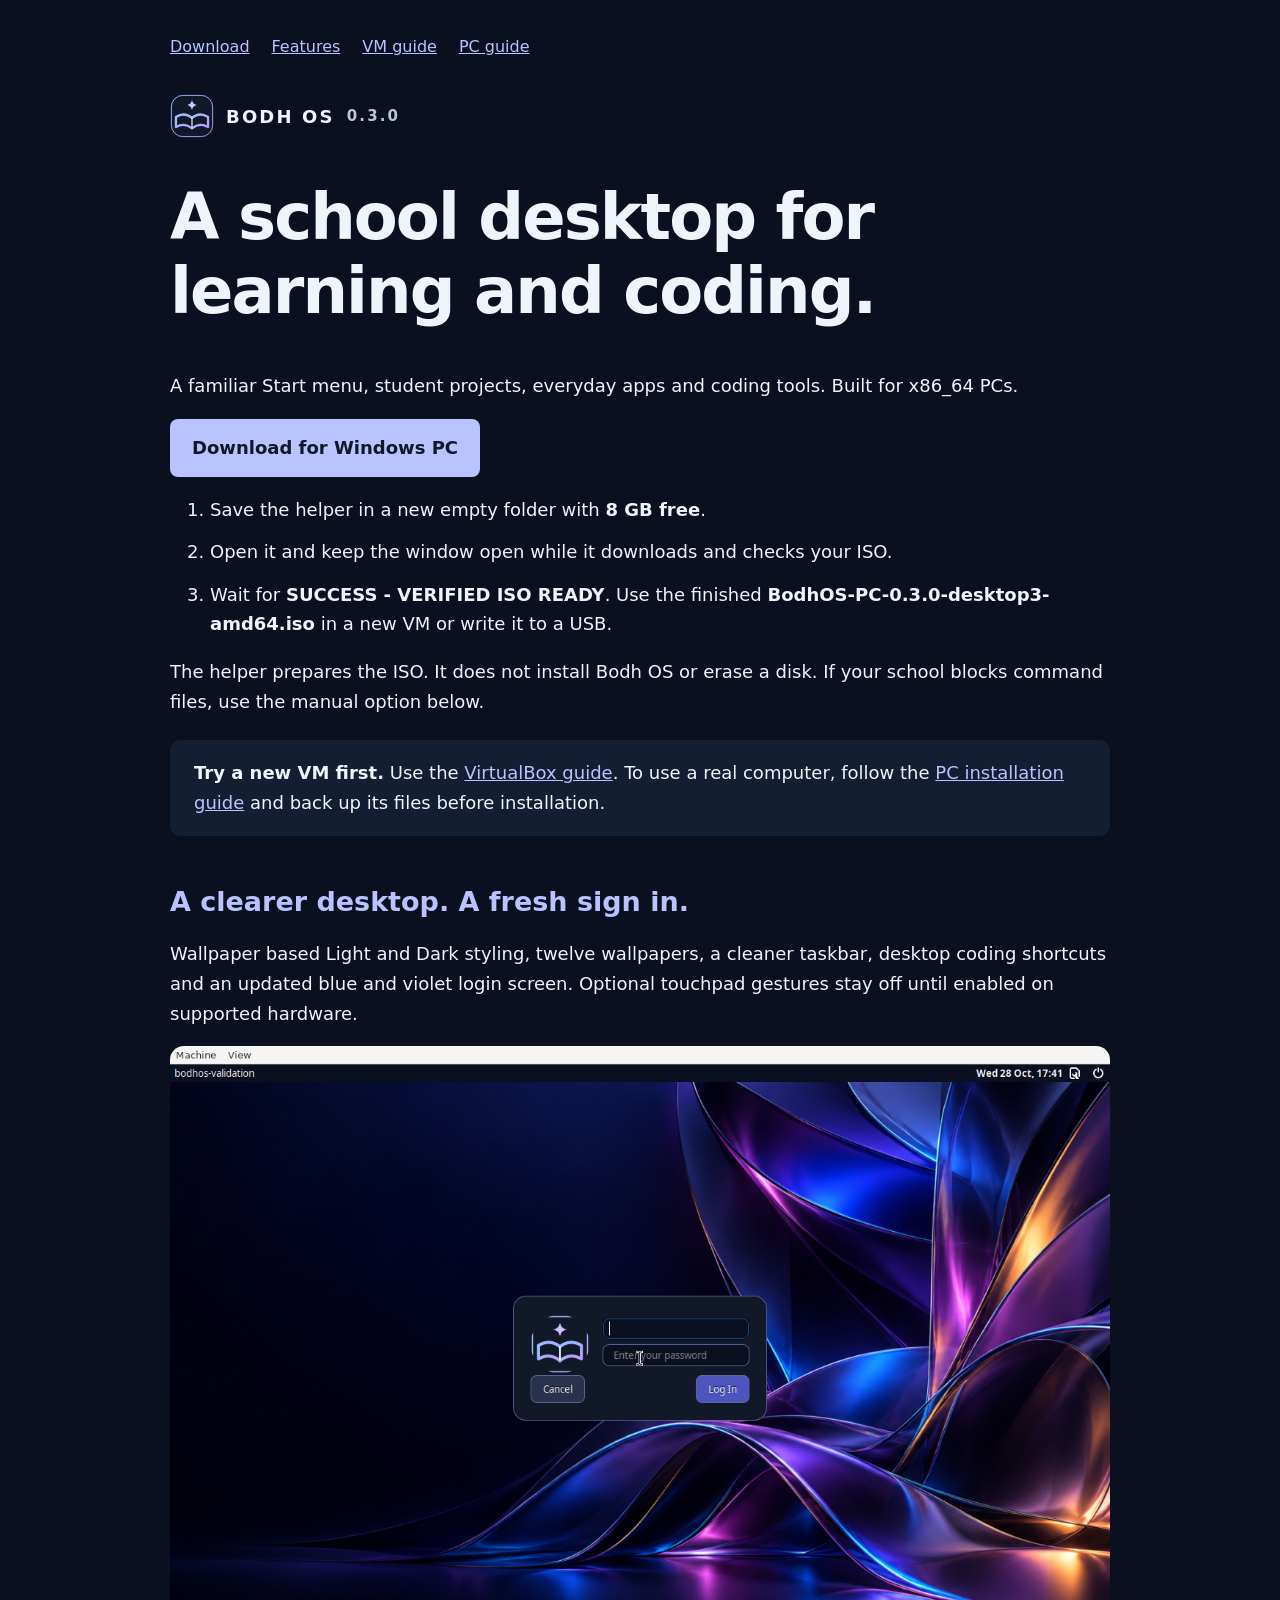
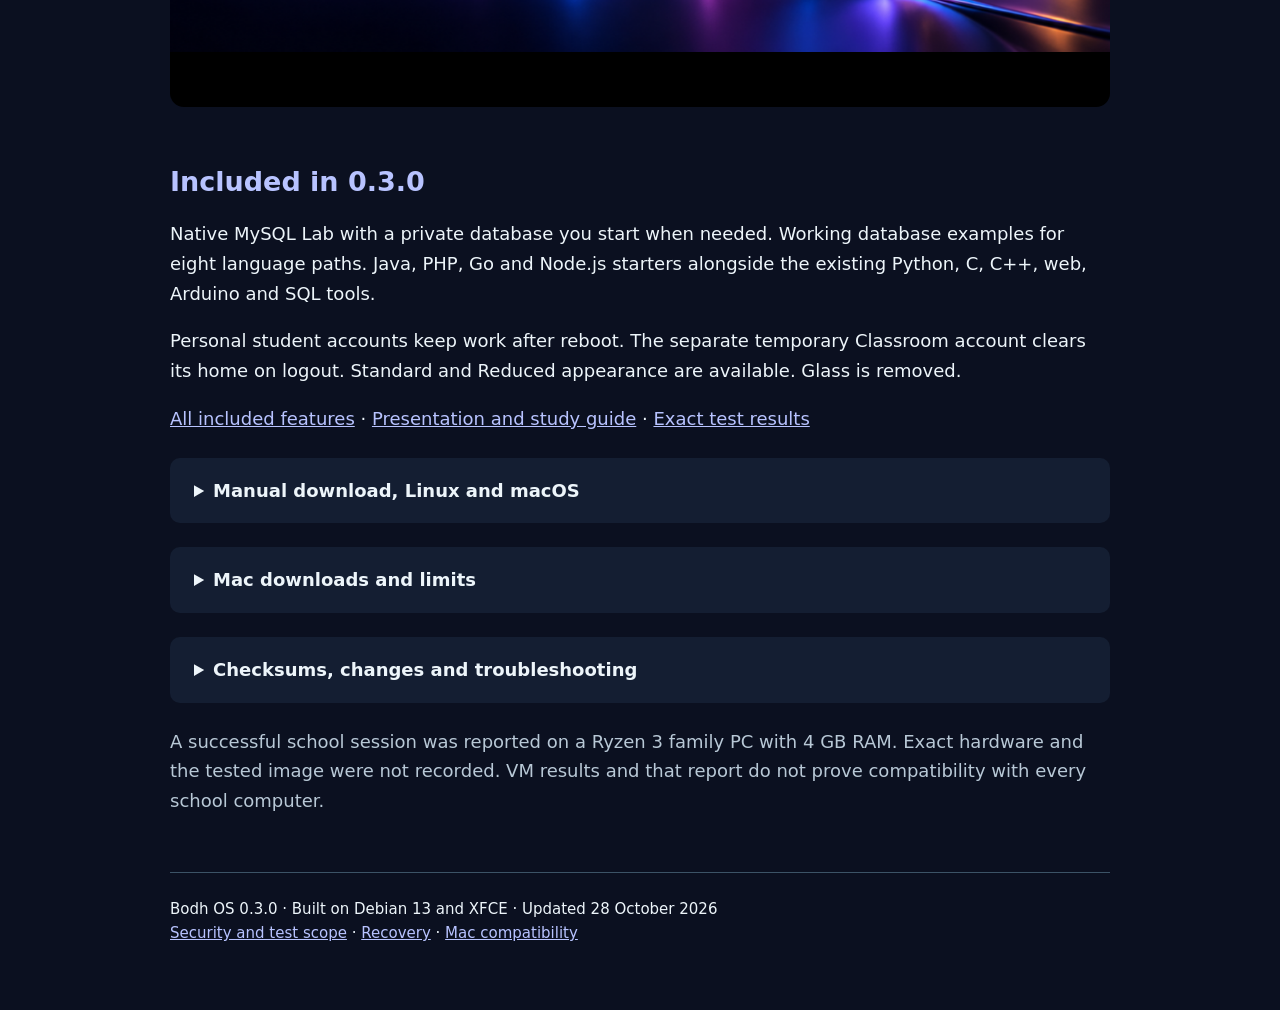
==== commit 12c7f9cf: "Publish verified Bodh OS 0.3.0 desktop and Spectrum login downloads" ====
--- a/index.html
+++ b/index.html
@@ -1,9 +1,13 @@
-<!doctype html><html lang="en"><meta charset="utf-8"><meta name="viewport" content="width=device-width,initial-scale=1"><title>Download Bodh OS</title><style>body{font:18px/1.65 system-ui,sans-serif;background:#0e1c2b;color:#edf5fa;max-width:900px;margin:auto;padding:38px 22px}h1,h2{line-height:1.2}h1{font-size:2.7rem}h2,a{color:#63ded0}.button{display:inline-block;background:#63ded0;color:#08202a;padding:14px 20px;border-radius:10px;font-weight:700;text-decoration:none}li{margin:.6rem 0}aside,details{background:#172e42;border-radius:12px;padding:18px;margin:20px 0}summary{cursor:pointer;font-weight:700}code{overflow-wrap:anywhere}small{color:#b8c8d6}nav{margin-bottom:28px}nav a{margin-right:18px}</style><small>BODH OS · PREVIEW 0.39</small><h1>A school desktop.<br>A simpler start.</h1><p>Learning apps, coding tools and a familiar desktop, built on Debian 13.</p>
-<p><a class="button" href="https://github.com/AdityaJha2012/BodhOS-Downloads/releases/download/v0.3.0-preview.39/Download-BodhOS-PC.cmd">Download for Windows PC</a></p><ol><li>Save the helper in a new empty folder. Allow 7 GB of free space.</li><li>Open it. It downloads, joins and checks the ISO automatically.</li><li>Wait for <strong>SUCCESS - VERIFIED ISO READY</strong>. Use the selected <strong>.iso</strong> file in VirtualBox or write it to a USB.</li></ol>
-<p>No commands or manual joining needed on Windows. If Windows blocks the download helper, use <a href="#manual">manual download</a>. Never use an unfinished download.</p>
-<nav><a href="installation.html">Install in VirtualBox</a><a href="install-on-pc.html">Install on a PC</a><a href="mac-downloader.html">Downloading on a Mac</a></nav>
-<h2>Fewer installer questions</h2><p>Choose <strong>Install Bodh OS (simple setup)</strong> in the boot menu. Pick your language, region, keyboard, account and destination. There is no domain, network mirror or separate root password to configure. Connect to the internet from the installed desktop.</p><aside><strong>Start safely in a new VM.</strong> Try Bodh OS is a temporary live desktop. Install to the VM's new empty disk to keep your work. Real PC installation can erase the selected disk. Back up first.</aside>
-<p><a href="school-security.html">School presentation, study guide and fresh security check</a> · <a href="hardware-support.html">Hardware and driver limits</a></p><h2>What you get</h2><p>Office and creative apps, Firefox, coding editors and starter projects, project backup, temporary Classroom sessions, offline Assistant and Rescue tools. <a href="features.html">See the full app and feature list</a>.</p>
-<details id="manual"><summary>Manual download and Linux</summary><p>Download <a href="https://github.com/AdityaJha2012/BodhOS-Downloads/releases/download/v0.3.0-preview.39/BodhOS-PC-0.3.0-preview.39-amd64.iso.part01">PC part 1</a>, <a href="https://github.com/AdityaJha2012/BodhOS-Downloads/releases/download/v0.3.0-preview.39/BodhOS-PC-0.3.0-preview.39-amd64.iso.part02">PC part 2</a> and <a href="https://github.com/AdityaJha2012/BodhOS-Downloads/releases/download/v0.3.0-preview.39/BodhOS-0.3.0-preview.39-Guides.zip">the Guides ZIP</a>.</p><p>On Windows, extract the ZIP, put both parts beside <strong>Join PC ISO.cmd</strong> and open it. Wait for SUCCESS. On Linux or macOS, the ZIP includes the exact join and checksum instructions.</p><p>GitHub limits individual file sizes, so the ISO uses two parts. Both are required. The helper produces one verified ISO. GitHub's Source code files are not the OS.</p></details>
-<details><summary>Mac choices and limitations</summary><p><a href="mac-downloader.html">Intel and Apple silicon download helpers</a> prepare the download. They do not install Linux. Apple silicon uses x86_64 emulation only. There is no native ARM image.</p><p>The separate 2018 MacBookPro15,2 image remains experimental. Physical Mac hardware and dual boot are unverified. <a href="mac-support.html">Read compatibility notes</a>.</p></details>
-<details><summary>Checksums, release notes and help</summary><p><a href="https://github.com/AdityaJha2012/BodhOS-Downloads/releases/download/v0.3.0-preview.39/SHA256SUMS">SHA256SUMS</a> · <a href="https://github.com/AdityaJha2012/BodhOS-Downloads/releases/tag/v0.3.0-preview.39">Release files and changes</a> · <a href="recovery.html">Recovery</a> · <a href="security-updates.html">Security updates</a> · <a href="https://github.com/AdityaJha2012/BodhOS-Downloads/tree/main/validation/preview39">Test results</a></p><p>VirtualBox rejected your ISO? Run the helper again and wait for SUCCESS. Select the complete file ending in <strong>.iso</strong>, never a part file. No bootable device? Attach the ISO under Settings → Storage → Optical drive.</p></details><p><small>Development preview. VM results do not establish real hardware or school deployment readiness. Updated 26 October 2026.</small></p></html>
+<!doctype html>
+<html lang="en"><head><meta charset="utf-8"><meta name="viewport" content="width=device-width,initial-scale=1"><title>Download Bodh OS 0.3.0</title><link rel="stylesheet" href="styles.css"></head><body><nav><a href="index.html">Download</a><a href="features.html">Features</a><a href="installation.html">VM guide</a><a href="install-on-pc.html">PC guide</a></nav><main><div class="brand"><img src="bodh-logo.svg" alt="">BODH OS <small>0.3.0</small></div>
+<h1>A school desktop for learning and coding.</h1><p>A familiar Start menu, student projects, everyday apps and coding tools. Built for x86_64 PCs.</p>
+<p><a class="button" href="https://github.com/AdityaJha2012/BodhOS-Downloads/releases/download/v0.3.0/Download-BodhOS-PC.cmd">Download for Windows PC</a></p>
+<ol><li>Save the helper in a new empty folder with <strong>8 GB free</strong>.</li><li>Open it and keep the window open while it downloads and checks your ISO.</li><li>Wait for <strong>SUCCESS - VERIFIED ISO READY</strong>. Use the finished <strong>BodhOS-PC-0.3.0-desktop3-amd64.iso</strong> in a new VM or write it to a USB.</li></ol>
+<p>The helper prepares the ISO. It does not install Bodh OS or erase a disk. If your school blocks command files, use the manual option below.</p>
+<aside><strong>Try a new VM first.</strong> Use the <a href="installation.html">VirtualBox guide</a>. To use a real computer, follow the <a href="install-on-pc.html">PC installation guide</a> and back up its files before installation.</aside>
+<h2>A clearer desktop. A fresh sign in.</h2><p>Wallpaper based Light and Dark styling, twelve wallpapers, a cleaner taskbar, desktop coding shortcuts and an updated blue and violet login screen. Optional touchpad gestures stay off until enabled on supported hardware.</p><p><img src="validation/login-refinement/login-screen.png" alt="Bodh OS blue and violet sign in screen" style="width:100%;border-radius:14px"></p><h2>Included in 0.3.0</h2><p>Native MySQL Lab with a private database you start when needed. Working database examples for eight language paths. Java, PHP, Go and Node.js starters alongside the existing Python, C, C++, web, Arduino and SQL tools.</p>
+<p>Personal student accounts keep work after reboot. The separate temporary Classroom account clears its home on logout. Standard and Reduced appearance are available. Glass is removed.</p><p><a href="features.html">All included features</a> · <a href="school-security.html">Presentation and study guide</a> · <a href="validation/login-refinement/TEST-RESULTS.txt">Exact test results</a></p>
+<details id="manual"><summary>Manual download, Linux and macOS</summary><p>Download all three files to one folder.</p><ul><li><a href="https://github.com/AdityaJha2012/BodhOS-Downloads/releases/download/v0.3.0/BodhOS-PC-0.3.0-desktop3-amd64.iso.part01">PC ISO part 1</a></li><li><a href="https://github.com/AdityaJha2012/BodhOS-Downloads/releases/download/v0.3.0/BodhOS-PC-0.3.0-desktop3-amd64.iso.part02">PC ISO part 2</a></li><li><a href="https://github.com/AdityaJha2012/BodhOS-Downloads/releases/download/v0.3.0/BodhOS-0.3.0-Guides.zip">Guides ZIP with verified joining instructions</a></li></ul><p>On Windows, extract the Guides ZIP beside both parts and open <strong>Join PC ISO.cmd</strong>. Wait for SUCCESS.</p><p>On Linux or macOS, follow JOIN-INSTRUCTIONS.txt in the ZIP. Both parts are required. GitHub limits individual asset sizes. Joining creates one complete ISO. Neither a part file nor GitHub's Source code ZIP can boot.</p></details>
+<details><summary>Mac downloads and limits</summary><p>The new PC ISO works for an Intel VM or x86_64 emulation. There is no native Apple silicon image. <a href="mac-downloader.html">Read Mac download choices</a>.</p><p>The older experimental MacBookPro15,2 image remains Preview 0.39. It does not include this update. Physical Mac installation remains unverified.</p></details>
+<details><summary>Checksums, changes and troubleshooting</summary><p><a href="https://github.com/AdityaJha2012/BodhOS-Downloads/releases/download/v0.3.0/SHA256SUMS">SHA256 checksums</a> · <a href="https://github.com/AdityaJha2012/BodhOS-Downloads/releases/tag/v0.3.0">Release files and notes</a></p><p>If VirtualBox rejects the file, run the helper and wait for SUCCESS. Attach the finished file ending in .iso under Settings, Storage, Optical drive. Do not attach a part file. Keep the same BIOS or EFI setting after installing.</p></details>
+<p class="muted">A successful school session was reported on a Ryzen 3 family PC with 4 GB RAM. Exact hardware and the tested image were not recorded. VM results and that report do not prove compatibility with every school computer.</p></main><footer>Bodh OS 0.3.0 · Built on Debian 13 and XFCE · Updated 28 October 2026<br><a href="security-updates.html">Security and test scope</a> · <a href="recovery.html">Recovery</a> · <a href="mac-support.html">Mac compatibility</a></footer></body></html>
--- a/styles.css
+++ b/styles.css
@@ -0,0 +1 @@
+body{font:18px/1.65 system-ui,sans-serif;background:#0b1020;color:#edf5fa;max-width:940px;margin:auto;padding:34px 24px 64px}h1,h2{line-height:1.15}h1{font-size:clamp(2.5rem,7vw,4rem);letter-spacing:-.03em;max-width:800px}h2{margin-top:50px;color:#b8c3ff}a{color:#b8c3ff}a:focus-visible,summary:focus-visible{outline:3px solid #fff;outline-offset:5px}.button{display:inline-block;background:#b8c3ff;color:#111827;padding:14px 22px;border-radius:8px;font-weight:700;text-decoration:none}li{margin:.8rem 0}aside,details{background:#141e32;border-radius:10px;padding:18px 24px;margin:24px 0}summary{cursor:pointer;font-weight:700}code{overflow-wrap:anywhere}pre{white-space:pre-wrap;overflow-wrap:anywhere;background:#141e32;padding:20px;border-radius:8px;font-size:15px}small,.muted{color:#b8c8d6}nav{display:flex;gap:22px;flex-wrap:wrap;margin-bottom:34px}nav a{font-size:16px}.brand{display:flex;align-items:center;gap:12px;letter-spacing:.12em;font-weight:700}.brand img{width:44px;height:44px}table{border-collapse:collapse;width:100%}td,th{padding:12px;text-align:left;border-bottom:1px solid #3c5366}footer{margin-top:56px;border-top:1px solid #3c5366;padding-top:24px;font-size:15px}
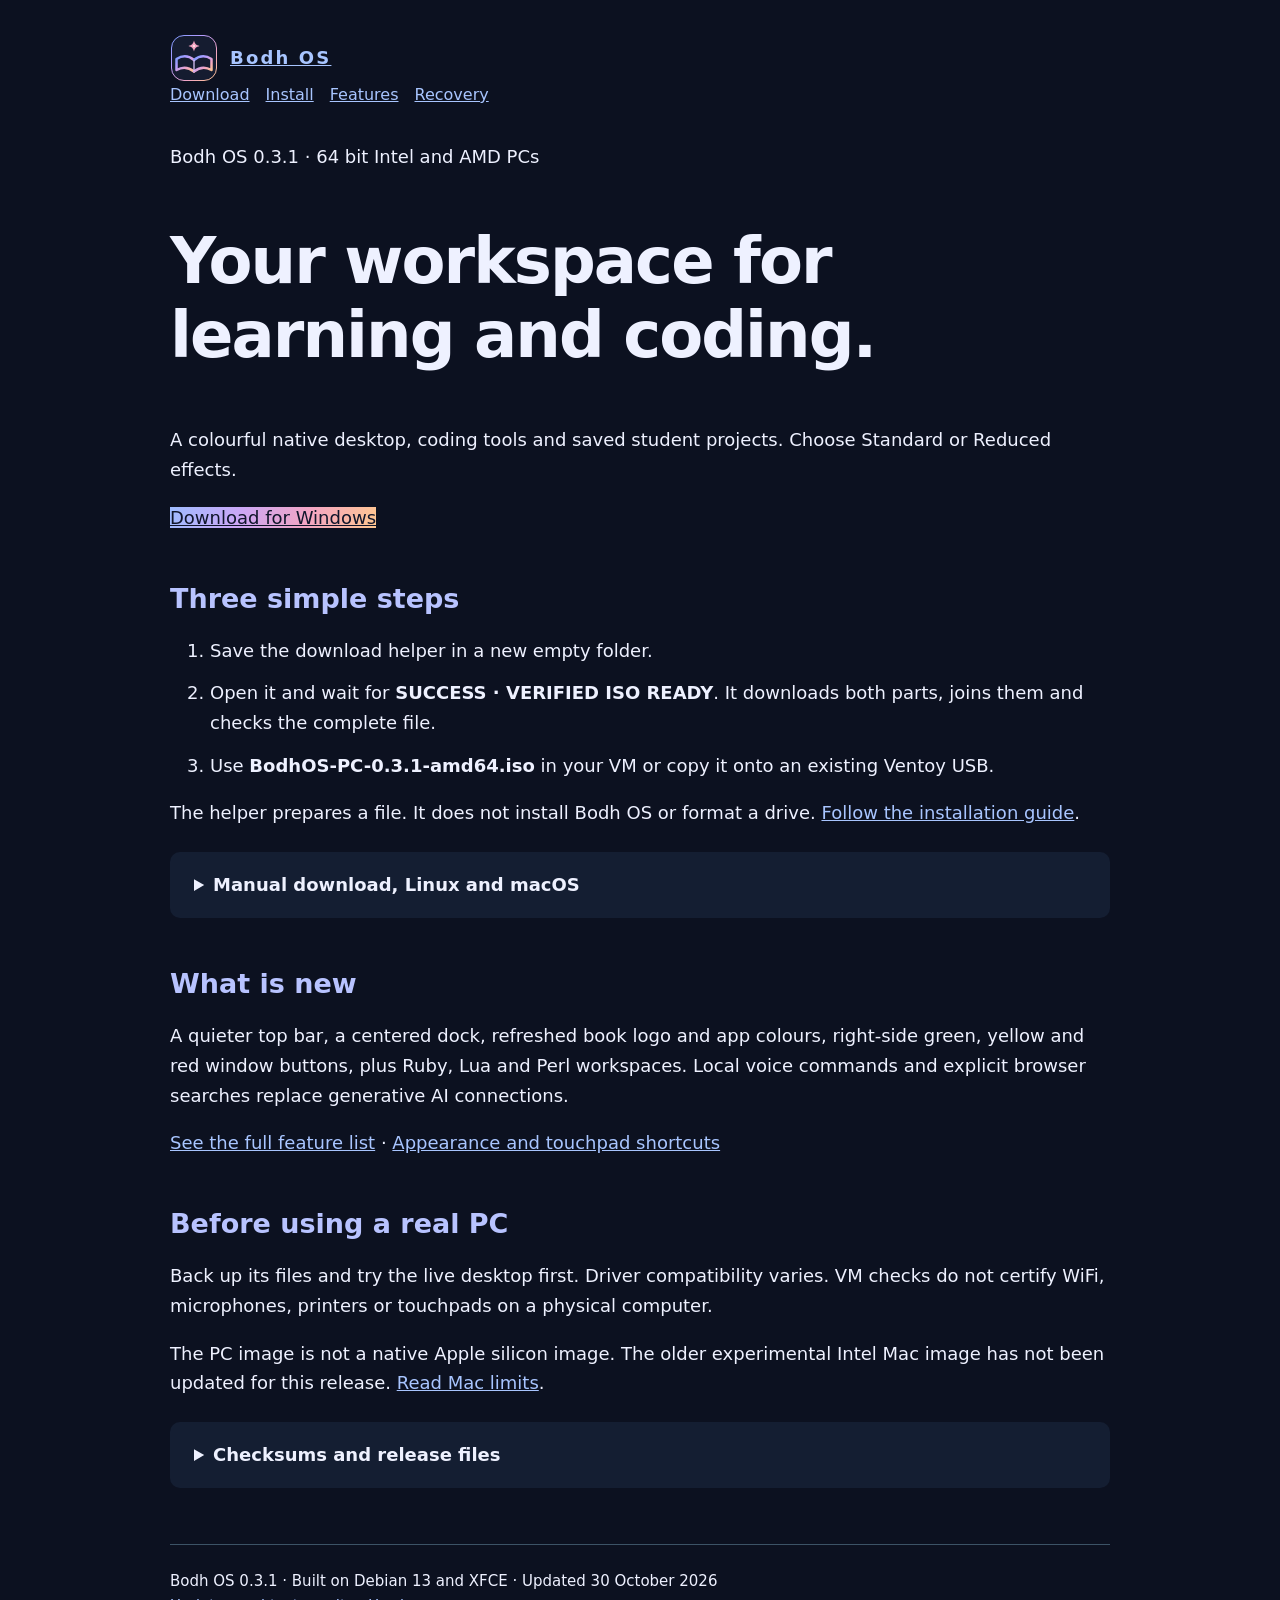
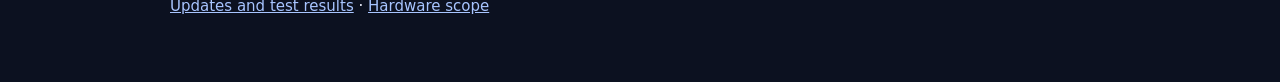
==== commit 019fc08e: "Publish verified Bodh 0.3.1 downloads guides and measured results" ====
--- a/index.html
+++ b/index.html
@@ -1,13 +1 @@
-<!doctype html>
-<html lang="en"><head><meta charset="utf-8"><meta name="viewport" content="width=device-width,initial-scale=1"><title>Download Bodh OS 0.3.0</title><link rel="stylesheet" href="styles.css"></head><body><nav><a href="index.html">Download</a><a href="features.html">Features</a><a href="installation.html">VM guide</a><a href="install-on-pc.html">PC guide</a></nav><main><div class="brand"><img src="bodh-logo.svg" alt="">BODH OS <small>0.3.0</small></div>
-<h1>A school desktop for learning and coding.</h1><p>A familiar Start menu, student projects, everyday apps and coding tools. Built for x86_64 PCs.</p>
-<p><a class="button" href="https://github.com/AdityaJha2012/BodhOS-Downloads/releases/download/v0.3.0/Download-BodhOS-PC.cmd">Download for Windows PC</a></p>
-<ol><li>Save the helper in a new empty folder with <strong>8 GB free</strong>.</li><li>Open it and keep the window open while it downloads and checks your ISO.</li><li>Wait for <strong>SUCCESS - VERIFIED ISO READY</strong>. Use the finished <strong>BodhOS-PC-0.3.0-desktop3-amd64.iso</strong> in a new VM or write it to a USB.</li></ol>
-<p>The helper prepares the ISO. It does not install Bodh OS or erase a disk. If your school blocks command files, use the manual option below.</p>
-<aside><strong>Try a new VM first.</strong> Use the <a href="installation.html">VirtualBox guide</a>. To use a real computer, follow the <a href="install-on-pc.html">PC installation guide</a> and back up its files before installation.</aside>
-<h2>A clearer desktop. A fresh sign in.</h2><p>Wallpaper based Light and Dark styling, twelve wallpapers, a cleaner taskbar, desktop coding shortcuts and an updated blue and violet login screen. Optional touchpad gestures stay off until enabled on supported hardware.</p><p><img src="validation/login-refinement/login-screen.png" alt="Bodh OS blue and violet sign in screen" style="width:100%;border-radius:14px"></p><h2>Included in 0.3.0</h2><p>Native MySQL Lab with a private database you start when needed. Working database examples for eight language paths. Java, PHP, Go and Node.js starters alongside the existing Python, C, C++, web, Arduino and SQL tools.</p>
-<p>Personal student accounts keep work after reboot. The separate temporary Classroom account clears its home on logout. Standard and Reduced appearance are available. Glass is removed.</p><p><a href="features.html">All included features</a> · <a href="school-security.html">Presentation and study guide</a> · <a href="validation/login-refinement/TEST-RESULTS.txt">Exact test results</a></p>
-<details id="manual"><summary>Manual download, Linux and macOS</summary><p>Download all three files to one folder.</p><ul><li><a href="https://github.com/AdityaJha2012/BodhOS-Downloads/releases/download/v0.3.0/BodhOS-PC-0.3.0-desktop3-amd64.iso.part01">PC ISO part 1</a></li><li><a href="https://github.com/AdityaJha2012/BodhOS-Downloads/releases/download/v0.3.0/BodhOS-PC-0.3.0-desktop3-amd64.iso.part02">PC ISO part 2</a></li><li><a href="https://github.com/AdityaJha2012/BodhOS-Downloads/releases/download/v0.3.0/BodhOS-0.3.0-Guides.zip">Guides ZIP with verified joining instructions</a></li></ul><p>On Windows, extract the Guides ZIP beside both parts and open <strong>Join PC ISO.cmd</strong>. Wait for SUCCESS.</p><p>On Linux or macOS, follow JOIN-INSTRUCTIONS.txt in the ZIP. Both parts are required. GitHub limits individual asset sizes. Joining creates one complete ISO. Neither a part file nor GitHub's Source code ZIP can boot.</p></details>
-<details><summary>Mac downloads and limits</summary><p>The new PC ISO works for an Intel VM or x86_64 emulation. There is no native Apple silicon image. <a href="mac-downloader.html">Read Mac download choices</a>.</p><p>The older experimental MacBookPro15,2 image remains Preview 0.39. It does not include this update. Physical Mac installation remains unverified.</p></details>
-<details><summary>Checksums, changes and troubleshooting</summary><p><a href="https://github.com/AdityaJha2012/BodhOS-Downloads/releases/download/v0.3.0/SHA256SUMS">SHA256 checksums</a> · <a href="https://github.com/AdityaJha2012/BodhOS-Downloads/releases/tag/v0.3.0">Release files and notes</a></p><p>If VirtualBox rejects the file, run the helper and wait for SUCCESS. Attach the finished file ending in .iso under Settings, Storage, Optical drive. Do not attach a part file. Keep the same BIOS or EFI setting after installing.</p></details>
-<p class="muted">A successful school session was reported on a Ryzen 3 family PC with 4 GB RAM. Exact hardware and the tested image were not recorded. VM results and that report do not prove compatibility with every school computer.</p></main><footer>Bodh OS 0.3.0 · Built on Debian 13 and XFCE · Updated 28 October 2026<br><a href="security-updates.html">Security and test scope</a> · <a href="recovery.html">Recovery</a> · <a href="mac-support.html">Mac compatibility</a></footer></body></html>
+<!doctype html><html lang="en"><head><meta charset="utf-8"><meta name="viewport" content="width=device-width,initial-scale=1"><title>Download 0.3.1 · Bodh OS</title><link rel="stylesheet" href="styles.css"><style>:root{--accent:#9bb8ff}body{background:#0c1120;color:#eef1ff}a{color:#a8c5ff}.primary{background:linear-gradient(110deg,#9ebcff,#caa7f6,#f3a5c3,#ffc78f);color:#10162b;border:0}pre{white-space:pre-wrap;font:inherit;line-height:1.7}.notice{border-left:3px solid #caa7f6;padding:1rem;background:#171e33;border-radius:8px}nav{display:flex;gap:1rem;flex-wrap:wrap}code{overflow-wrap:anywhere}.brand img{width:48px;height:48px}</style></head><body><header><a class="brand" href="index.html"><img src="bodh-logo.svg" alt="Bodh OS book logo"> Bodh OS</a><nav><a href="index.html">Download</a><a href="installation.html">Install</a><a href="features.html">Features</a><a href="recovery.html">Recovery</a></nav></header><main><section class="hero"><p class="eyebrow">Bodh OS 0.3.1 · 64 bit Intel and AMD PCs</p><h1>Your workspace for learning and coding.</h1><p>A colourful native desktop, coding tools and saved student projects. Choose Standard or Reduced effects.</p><p><a class="primary" href="https://github.com/AdityaJha2012/BodhOS-Downloads/releases/download/v0.3.1/Download-BodhOS-PC.cmd">Download for Windows</a></p></section><h2>Three simple steps</h2><ol><li>Save the download helper in a new empty folder.</li><li>Open it and wait for <strong>SUCCESS · VERIFIED ISO READY</strong>. It downloads both parts, joins them and checks the complete file.</li><li>Use <strong>BodhOS-PC-0.3.1-amd64.iso</strong> in your VM or copy it onto an existing Ventoy USB.</li></ol><p>The helper prepares a file. It does not install Bodh OS or format a drive. <a href="installation.html">Follow the installation guide</a>.</p><details><summary>Manual download, Linux and macOS</summary><ul><li><a href="https://github.com/AdityaJha2012/BodhOS-Downloads/releases/download/v0.3.1/BodhOS-PC-0.3.1-amd64.iso.part01">PC ISO part 1</a></li><li><a href="https://github.com/AdityaJha2012/BodhOS-Downloads/releases/download/v0.3.1/BodhOS-PC-0.3.1-amd64.iso.part02">PC ISO part 2</a></li><li><a href="https://github.com/AdityaJha2012/BodhOS-Downloads/releases/download/v0.3.1/BodhOS-0.3.1-Guides.zip">Guides and joining helpers</a></li></ul><p>Both parts are required. On Windows, put both parts beside Join PC ISO.cmd and open it. On Linux or macOS, use the instructions in the Guides ZIP. Select the complete .iso, never a .part file or the Source code ZIP.</p></details><h2>What is new</h2><p>A quieter top bar, a centered dock, refreshed book logo and app colours, right-side green, yellow and red window buttons, plus Ruby, Lua and Perl workspaces. Local voice commands and explicit browser searches replace generative AI connections.</p><p><a href="features.html">See the full feature list</a> · <a href="Appearance-and-Gestures.txt">Appearance and touchpad shortcuts</a></p><h2>Before using a real PC</h2><p>Back up its files and try the live desktop first. Driver compatibility varies. VM checks do not certify WiFi, microphones, printers or touchpads on a physical computer.</p><p>The PC image is not a native Apple silicon image. The older experimental Intel Mac image has not been updated for this release. <a href="mac-support.html">Read Mac limits</a>.</p><details><summary>Checksums and release files</summary><p><a href="https://github.com/AdityaJha2012/BodhOS-Downloads/releases/download/v0.3.1/SHA256SUMS">Checksums</a> · <a href="https://github.com/AdityaJha2012/BodhOS-Downloads/releases/download/v0.3.1/TEST-RESULTS.txt">Test results</a> · <a href="https://github.com/AdityaJha2012/BodhOS-Downloads/releases/tag/v0.3.1">All release files</a></p><p>Complete PC ISO SHA256</p><code>5bb7ec9b1b61e80149885f4e40689abd8255fc048514a1f5cd02a72a7c0da62e</code></details></main><footer>Bodh OS 0.3.1 · Built on Debian 13 and XFCE · Updated 30 October 2026<br><a href="security-updates.html">Updates and test results</a> · <a href="hardware-support.html">Hardware scope</a></footer></body></html>
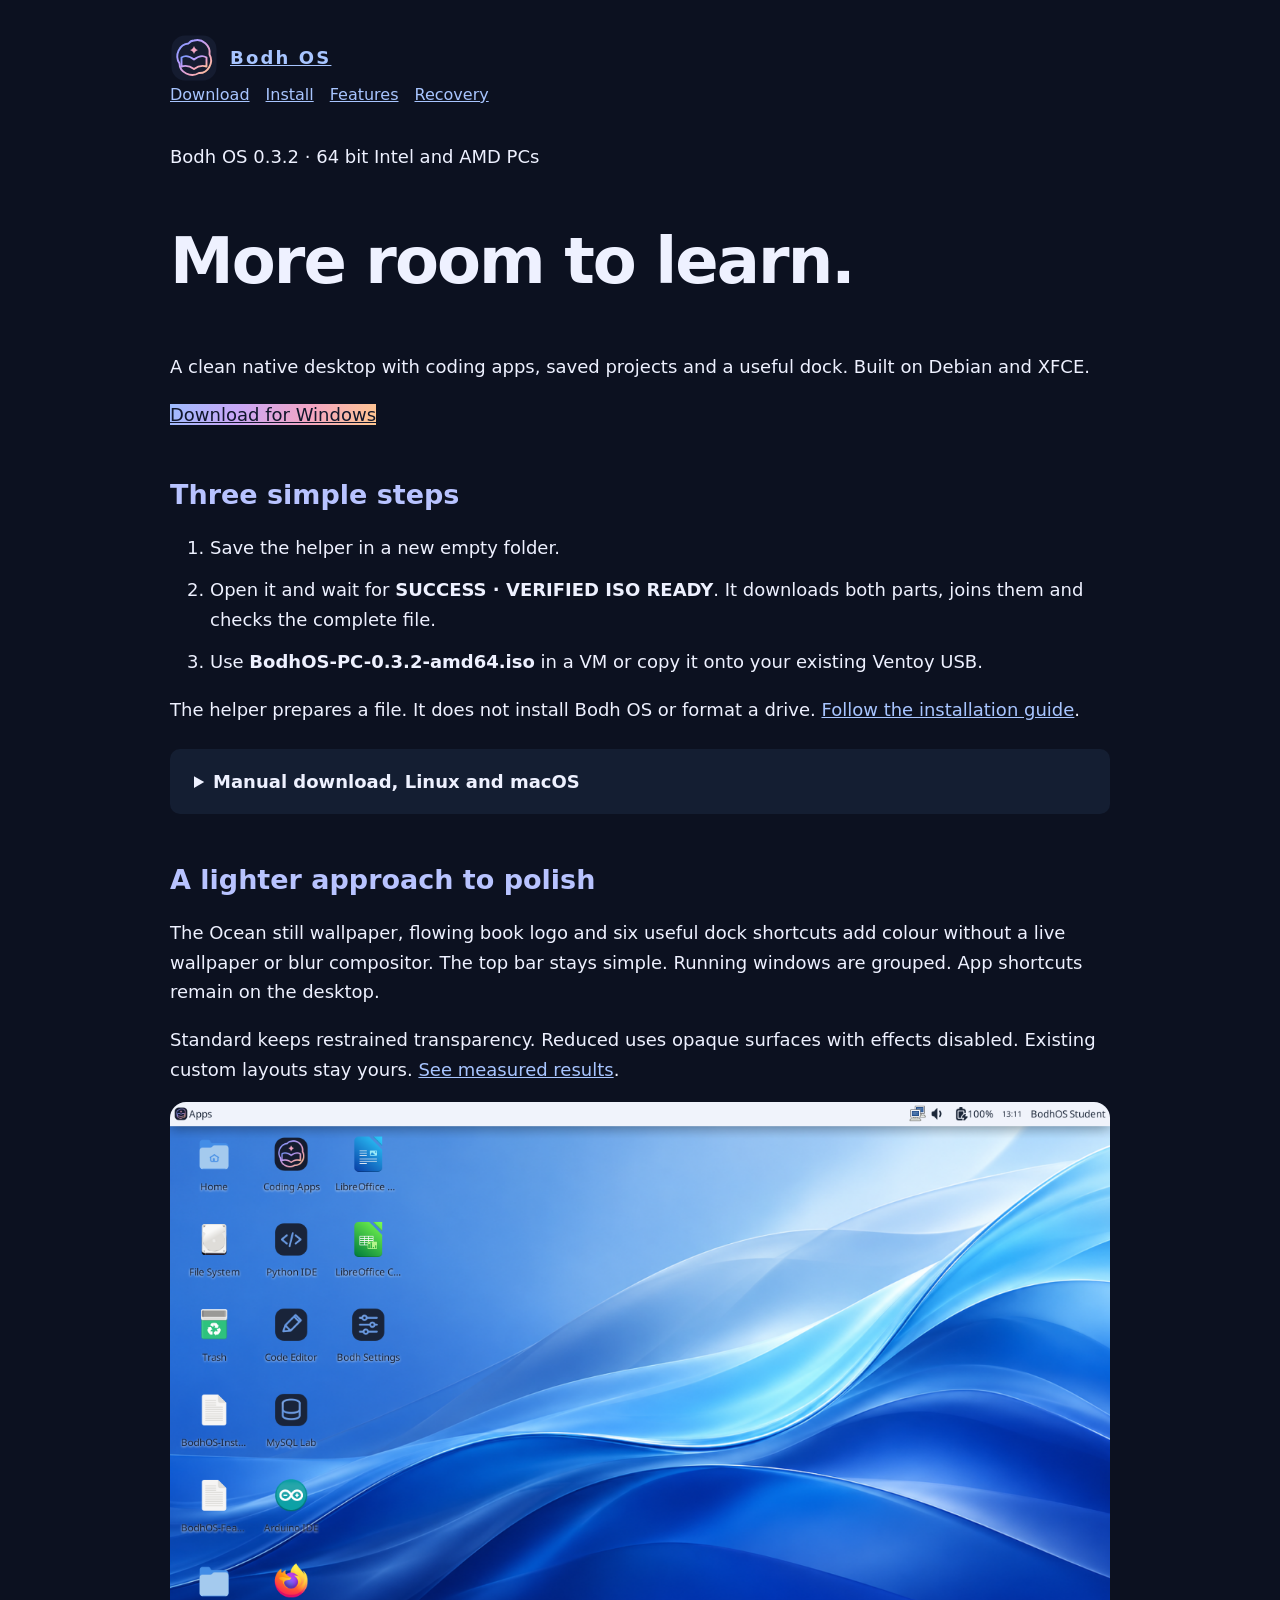
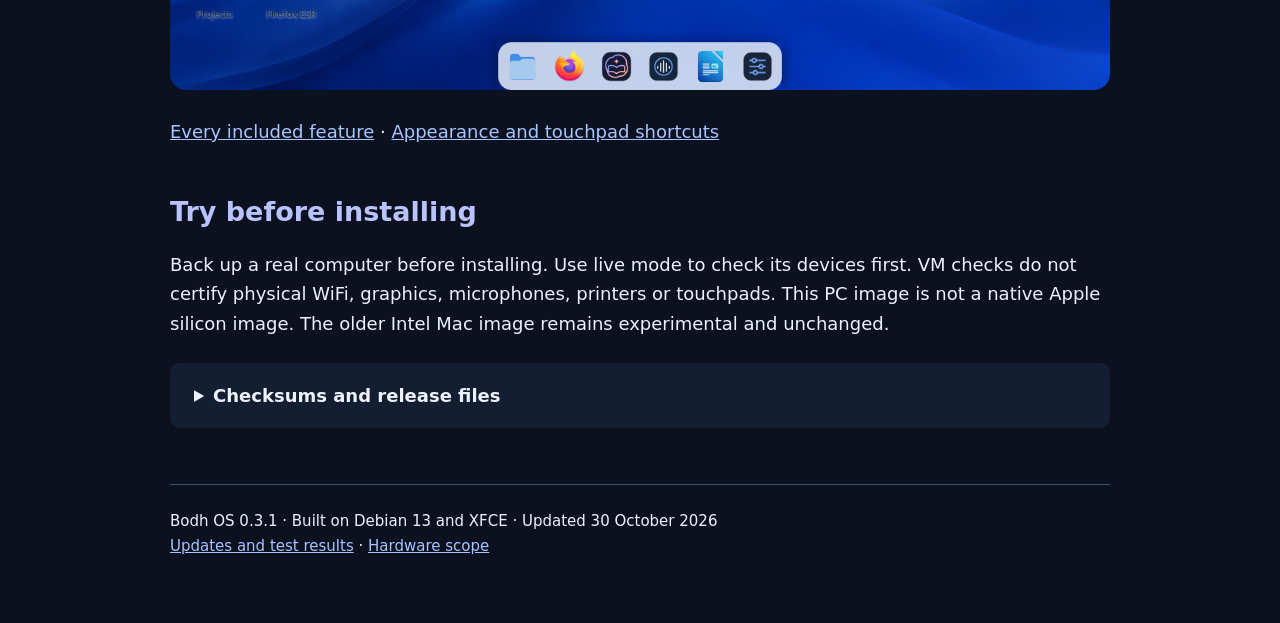
==== commit 58200fb5: "Publish verified Bodh OS 0.3.2 desktop refresh and measured results" ====
--- a/index.html
+++ b/index.html
@@ -1 +1 @@
-<!doctype html><html lang="en"><head><meta charset="utf-8"><meta name="viewport" content="width=device-width,initial-scale=1"><title>Download 0.3.1 · Bodh OS</title><link rel="stylesheet" href="styles.css"><style>:root{--accent:#9bb8ff}body{background:#0c1120;color:#eef1ff}a{color:#a8c5ff}.primary{background:linear-gradient(110deg,#9ebcff,#caa7f6,#f3a5c3,#ffc78f);color:#10162b;border:0}pre{white-space:pre-wrap;font:inherit;line-height:1.7}.notice{border-left:3px solid #caa7f6;padding:1rem;background:#171e33;border-radius:8px}nav{display:flex;gap:1rem;flex-wrap:wrap}code{overflow-wrap:anywhere}.brand img{width:48px;height:48px}</style></head><body><header><a class="brand" href="index.html"><img src="bodh-logo.svg" alt="Bodh OS book logo"> Bodh OS</a><nav><a href="index.html">Download</a><a href="installation.html">Install</a><a href="features.html">Features</a><a href="recovery.html">Recovery</a></nav></header><main><section class="hero"><p class="eyebrow">Bodh OS 0.3.1 · 64 bit Intel and AMD PCs</p><h1>Your workspace for learning and coding.</h1><p>A colourful native desktop, coding tools and saved student projects. Choose Standard or Reduced effects.</p><p><a class="primary" href="https://github.com/AdityaJha2012/BodhOS-Downloads/releases/download/v0.3.1/Download-BodhOS-PC.cmd">Download for Windows</a></p></section><h2>Three simple steps</h2><ol><li>Save the download helper in a new empty folder.</li><li>Open it and wait for <strong>SUCCESS · VERIFIED ISO READY</strong>. It downloads both parts, joins them and checks the complete file.</li><li>Use <strong>BodhOS-PC-0.3.1-amd64.iso</strong> in your VM or copy it onto an existing Ventoy USB.</li></ol><p>The helper prepares a file. It does not install Bodh OS or format a drive. <a href="installation.html">Follow the installation guide</a>.</p><details><summary>Manual download, Linux and macOS</summary><ul><li><a href="https://github.com/AdityaJha2012/BodhOS-Downloads/releases/download/v0.3.1/BodhOS-PC-0.3.1-amd64.iso.part01">PC ISO part 1</a></li><li><a href="https://github.com/AdityaJha2012/BodhOS-Downloads/releases/download/v0.3.1/BodhOS-PC-0.3.1-amd64.iso.part02">PC ISO part 2</a></li><li><a href="https://github.com/AdityaJha2012/BodhOS-Downloads/releases/download/v0.3.1/BodhOS-0.3.1-Guides.zip">Guides and joining helpers</a></li></ul><p>Both parts are required. On Windows, put both parts beside Join PC ISO.cmd and open it. On Linux or macOS, use the instructions in the Guides ZIP. Select the complete .iso, never a .part file or the Source code ZIP.</p></details><h2>What is new</h2><p>A quieter top bar, a centered dock, refreshed book logo and app colours, right-side green, yellow and red window buttons, plus Ruby, Lua and Perl workspaces. Local voice commands and explicit browser searches replace generative AI connections.</p><p><a href="features.html">See the full feature list</a> · <a href="Appearance-and-Gestures.txt">Appearance and touchpad shortcuts</a></p><h2>Before using a real PC</h2><p>Back up its files and try the live desktop first. Driver compatibility varies. VM checks do not certify WiFi, microphones, printers or touchpads on a physical computer.</p><p>The PC image is not a native Apple silicon image. The older experimental Intel Mac image has not been updated for this release. <a href="mac-support.html">Read Mac limits</a>.</p><details><summary>Checksums and release files</summary><p><a href="https://github.com/AdityaJha2012/BodhOS-Downloads/releases/download/v0.3.1/SHA256SUMS">Checksums</a> · <a href="https://github.com/AdityaJha2012/BodhOS-Downloads/releases/download/v0.3.1/TEST-RESULTS.txt">Test results</a> · <a href="https://github.com/AdityaJha2012/BodhOS-Downloads/releases/tag/v0.3.1">All release files</a></p><p>Complete PC ISO SHA256</p><code>5bb7ec9b1b61e80149885f4e40689abd8255fc048514a1f5cd02a72a7c0da62e</code></details></main><footer>Bodh OS 0.3.1 · Built on Debian 13 and XFCE · Updated 30 October 2026<br><a href="security-updates.html">Updates and test results</a> · <a href="hardware-support.html">Hardware scope</a></footer></body></html>+<!doctype html><html lang="en"><head><meta charset="utf-8"><meta name="viewport" content="width=device-width,initial-scale=1"><title>Download 0.3.2 · Bodh OS</title><link rel="stylesheet" href="styles.css"><style>:root{--accent:#9bb8ff}body{background:#0c1120;color:#eef1ff}a{color:#a8c5ff}.primary{background:linear-gradient(110deg,#9ebcff,#caa7f6,#f3a5c3,#ffc78f);color:#10162b;border:0}pre{white-space:pre-wrap;font:inherit;line-height:1.7}.notice{border-left:3px solid #caa7f6;padding:1rem;background:#171e33;border-radius:8px}nav{display:flex;gap:1rem;flex-wrap:wrap}code{overflow-wrap:anywhere}.brand img{width:48px;height:48px}</style></head><body><header><a class="brand" href="index.html"><img src="bodh-logo.svg" alt="Bodh OS book logo"> Bodh OS</a><nav><a href="index.html">Download</a><a href="installation.html">Install</a><a href="features.html">Features</a><a href="recovery.html">Recovery</a></nav></header><main><section class="hero"><p class="eyebrow">Bodh OS 0.3.2 · 64 bit Intel and AMD PCs</p><h1>More room to learn.</h1><p>A clean native desktop with coding apps, saved projects and a useful dock. Built on Debian and XFCE.</p><p><a class="primary" href="https://github.com/AdityaJha2012/BodhOS-Downloads/releases/download/v0.3.2/Download-BodhOS-PC.cmd">Download for Windows</a></p></section><h2>Three simple steps</h2><ol><li>Save the helper in a new empty folder.</li><li>Open it and wait for <strong>SUCCESS · VERIFIED ISO READY</strong>. It downloads both parts, joins them and checks the complete file.</li><li>Use <strong>BodhOS-PC-0.3.2-amd64.iso</strong> in a VM or copy it onto your existing Ventoy USB.</li></ol><p>The helper prepares a file. It does not install Bodh OS or format a drive. <a href="installation.html">Follow the installation guide</a>.</p><details><summary>Manual download, Linux and macOS</summary><ul><li><a href="https://github.com/AdityaJha2012/BodhOS-Downloads/releases/download/v0.3.2/BodhOS-PC-0.3.2-amd64.iso.part01">PC ISO part 1</a></li><li><a href="https://github.com/AdityaJha2012/BodhOS-Downloads/releases/download/v0.3.2/BodhOS-PC-0.3.2-amd64.iso.part02">PC ISO part 2</a></li><li><a href="https://github.com/AdityaJha2012/BodhOS-Downloads/releases/download/v0.3.2/BodhOS-0.3.2-Guides.zip">Guides and joining helpers</a></li></ul><p>Download both parts. Windows users can open Join PC ISO.cmd beside them. Linux and macOS commands are in the guide. Select the complete ISO, never a part or Source code ZIP.</p></details><h2>A lighter approach to polish</h2><p>The Ocean still wallpaper, flowing book logo and six useful dock shortcuts add colour without a live wallpaper or blur compositor. The top bar stays simple. Running windows are grouped. App shortcuts remain on the desktop.</p><p>Standard keeps restrained transparency. Reduced uses opaque surfaces with effects disabled. Existing custom layouts stay yours. <a href="security-updates.html">See measured results</a>.</p><img src="screenshots/desktop-0.3.2.png" alt="Bodh OS native desktop and rounded dock" style="width:100%;border-radius:16px"><p><a href="features.html">Every included feature</a> · <a href="Appearance-and-Gestures.txt">Appearance and touchpad shortcuts</a></p><h2>Try before installing</h2><p>Back up a real computer before installing. Use live mode to check its devices first. VM checks do not certify physical WiFi, graphics, microphones, printers or touchpads. This PC image is not a native Apple silicon image. The older Intel Mac image remains experimental and unchanged.</p><details><summary>Checksums and release files</summary><p><a href="https://github.com/AdityaJha2012/BodhOS-Downloads/releases/download/v0.3.2/SHA256SUMS">Checksums</a> · <a href="https://github.com/AdityaJha2012/BodhOS-Downloads/releases/download/v0.3.2/TEST-RESULTS.txt">Test results</a> · <a href="https://github.com/AdityaJha2012/BodhOS-Downloads/releases/tag/v0.3.2">All release files</a></p><p>Complete ISO SHA256</p><code>2bd98635525ff40e8269fd8f8fa0e3a2ab77782dd706c1ad697313eca0fc6477</code></details></main><footer>Bodh OS 0.3.1 · Built on Debian 13 and XFCE · Updated 30 October 2026<br><a href="security-updates.html">Updates and test results</a> · <a href="hardware-support.html">Hardware scope</a></footer></body></html>
